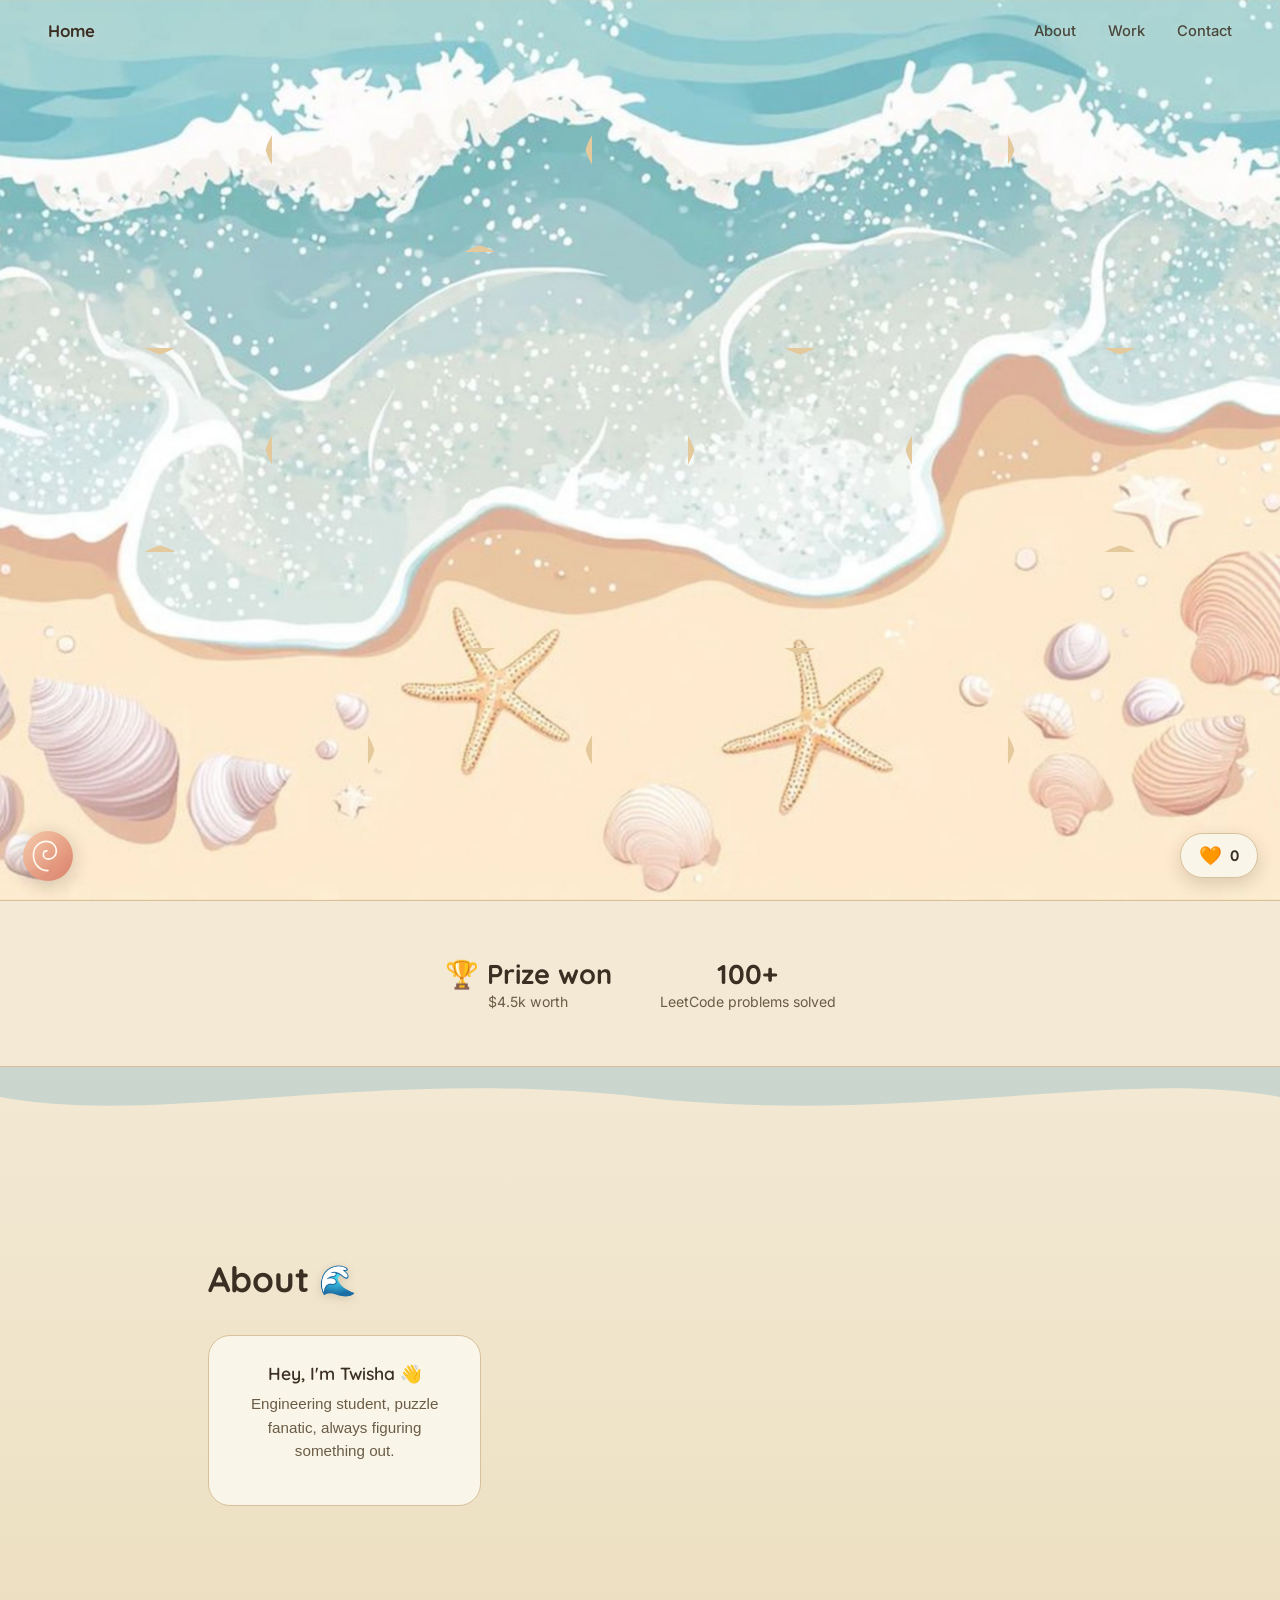
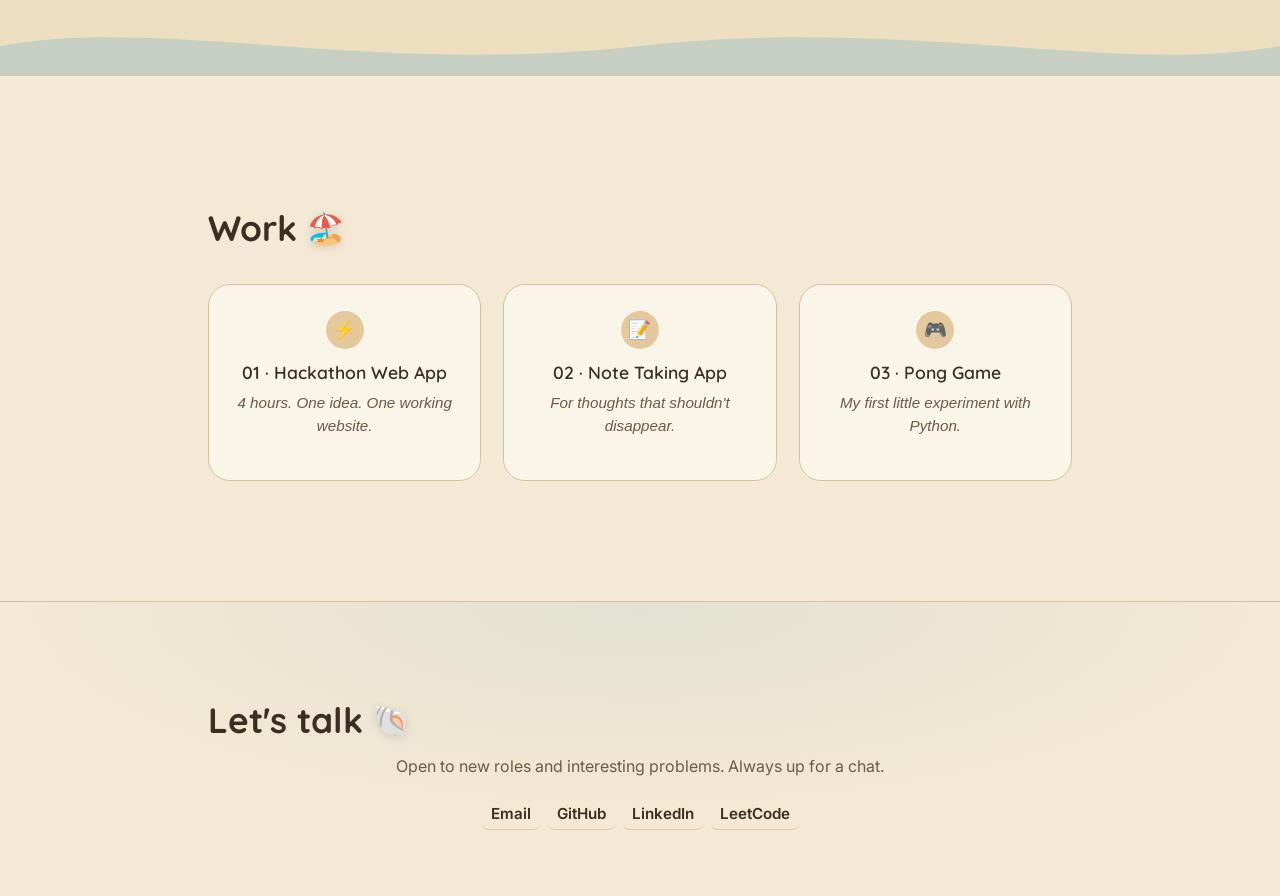
==== index.html @ 7af0b1d7 "Add files via upload" ====
<!DOCTYPE html>
<html lang="en">
<head>
<meta charset="UTF-8">
<meta name="viewport" content="width=device-width, initial-scale=1.0">
<title>Twisha Mehta — Software Engineer</title>
<link rel="preconnect" href="https://fonts.googleapis.com">
<link rel="preconnect" href="https://fonts.gstatic.com" crossorigin>
<link href="https://fonts.googleapis.com/css2?family=Quicksand:wght@500;600;700&family=Inter:wght@400;500;600&display=swap" rel="stylesheet">
<link rel="stylesheet" href="css/style.css">
</head>
<body>

<div id="top"></div>
<header class="nav" id="siteNav">
  <a class="name" href="#top">Home</a>
  <nav>
    <a href="#about">About</a>
    <a href="#work">Work</a>
    <a href="#contact">Contact</a>
  </nav>
</header>

<div id="stage">
  <div class="hero-copy" id="heroCopy">
    <p class="greeting">Hey there, I'm Twisha.</p>
    <p class="role">I'm an engineer. I like taking things apart to understand how they fit back together, this page included.</p>
    <a class="cta" href="#about">Keep scrolling ↓</a>
  </div>
</div>

<main>
  <section class="stats">
    <div class="wrap">
      <div class="stat">
        <div class="num">🏆 Prize won</div>
        <div class="label">$4.5k worth</div>
      </div>
      <div class="stat">
        <a href="https://leetcode.com/u/Ctrl_Alt_Twisha/" target="_blank" rel="noopener">
          <div class="num">100+</div>
          <div class="label">LeetCode problems solved</div>
        </a>
      </div>
    </div>
  </section>

  <section id="about">
    <div class="wave-top" aria-hidden="true">
      <svg viewBox="0 0 1200 60" preserveAspectRatio="none"><path d="M0,30 C150,60 350,0 600,30 C850,60 1050,0 1200,30 L1200,0 L0,0 Z"></path></svg>
    </div>
    <div class="wrap">
      <h2>About <span class="h2-deco">🌊</span></h2>
      <div class="cards">
        <button class="card open-page" type="button" data-template="tmpl-about" data-title="Hey, I'm Twisha 👋">
          <h3>Hey, I'm Twisha 👋</h3>
          <p>Engineering student, puzzle fanatic, always figuring something out.</p>
        </button>
      </div>
    </div>
    <div class="wave-bottom" aria-hidden="true">
      <svg viewBox="0 0 1200 60" preserveAspectRatio="none"><path d="M0,30 C150,0 350,60 600,30 C850,0 1050,60 1200,30 L1200,60 L0,60 Z"></path></svg>
    </div>
  </section>

  <section id="work">
    <div class="wrap">
      <h2>Work <span class="h2-deco">🏖️</span></h2>
      <div class="cards">
        <button class="card project-card open-page" type="button" data-template="tmpl-project1" data-title="01 · Hackathon Web App">
          <span class="card-icon">⚡</span>
          <h3>01 · Hackathon Web App</h3>
          <p><em>4 hours. One idea. One working website.</em></p>
        </button>
        <button class="card project-card open-page" type="button" data-template="tmpl-project2" data-title="02 · Note Taking App">
          <span class="card-icon">📝</span>
          <h3>02 · Note Taking App</h3>
          <p><em>For thoughts that shouldn't disappear.</em></p>
        </button>
        <button class="card project-card open-page" type="button" data-template="tmpl-project3" data-title="03 · Pong Game">
          <span class="card-icon">🎮</span>
          <h3>03 · Pong Game</h3>
          <p><em>My first little experiment with Python.</em></p>
        </button>
      </div>
    </div>
  </section>

  <footer id="contact">
    <div class="wrap">
      <h2>Let's talk <span class="h2-deco">🐚</span></h2>
      <p>Open to new roles and interesting problems. Always up for a chat.</p>
      <div class="links">
        <span class="email-wrap">
          <a href="mailto:twishawork234@gmail.com" class="copy-email openable" id="emailLink" data-modal-title="Say hi" data-modal-body="Open to new roles and interesting problems, always up for a chat. Click below to email me, or the address is copied to your clipboard too." data-modal-email="true">Email</a>
          <span class="copy-flag" id="copyFlag">Copied!</span>
        </span>
        <a href="https://github.com/Ctrl-Alt-Twisha" target="_blank" rel="noopener">GitHub</a>
        <a href="https://www.linkedin.com/in/twisha-t-mehta/" target="_blank" rel="noopener">LinkedIn</a>
        <a href="https://leetcode.com/u/Ctrl_Alt_Twisha/" target="_blank" rel="noopener">LeetCode</a>
      </div>
    </div>
  </footer>
</main>

<!-- Full "page" opened by any .openable card, Email, or About -->
<div class="modal-overlay" id="modalOverlay">
  <div class="modal">
    <button class="modal-back" id="modalClose" type="button">← Back</button>
    <h3 id="modalTitle"></h3>
    <div id="modalBody"></div>
    <a class="modal-email" id="modalEmailLink" href="mailto:twishawork234@gmail.com" style="display:none;">twishawork234@gmail.com →</a>
  </div>
</div>

<!-- Real About content, kept out of the flow until opened -->
<template id="tmpl-about">
  <p>I'm an engineering student who loves <strong>AI</strong>, <strong>coding</strong>, and <strong>designing</strong>, and solving problems that make me think differently.</p>
  <p>Right now, I'm exploring <em>UI/UX</em> and <em>web development</em>, learning how to turn ideas into webpages that aren't just functional, but actually feel good to use. I love experimenting with different ideas, designs, and technologies. If there's something new to try, I'm probably going to try it.</p>
  <p>I'm also the kind of person who enjoys a challenge. My friends would describe me as <strong><em>empathetic</em></strong>, <strong><em>fearless</em></strong>, and a <strong><em>challenge taker</em></strong>. When something gets difficult, my first thought is usually, "Okay, how do I solve this?" I like figuring things out, researching, trying again, and not giving up until I understand what went wrong.</p>
  <p>When I'm away from my screen, you'll probably find me with a puzzle or a book. I'm a huge <em>puzzle fanatic</em>, I love the feeling of connecting little pieces until everything finally clicks. Reading is another thing I genuinely love, and getting lost in a good book is one of my favourite ways to spend time.</p>
  <p>I'm still exploring where technology will take me, but for now, I'm enjoying the journey of learning, designing, experimenting, solving, and building things along the way.</p>
  <p class="signoff"><strong><em>Curious by nature. Fearless by choice. Always figuring things out.</em></strong></p>
  <div class="modal-tail" aria-hidden="true">
    <div class="tail-wave">
      <svg viewBox="0 0 1200 60" preserveAspectRatio="none"><path d="M0,30 C150,60 350,0 600,30 C850,60 1050,0 1200,30 L1200,60 L0,60 Z"></path></svg>
    </div>
    <span class="tail-shell">🐚</span>
  </div>
</template>

<!-- Project pages -->
<template id="tmpl-project1">
  <p class="tagline"><em>4 hours. One idea. One working website.</em></p>
  <p>What started as a hackathon challenge turned into a fully functional web application that I built in just 4 hours with the help of AI. I took the idea from a blank page to a deployed website, figuring things out as I went and making decisions along the way.</p>
  <p>I really enjoyed the fast paced part of it. There wasn't much time to overthink, so I had to build, test, change, and keep moving.</p>
  <div class="built-with">
    <span class="built-label">Built with</span>
    <div class="skills"><span>Web Development</span><span>AI</span><span>Deployment</span></div>
  </div>
  <p class="project-badge">⚡ 4-hour build</p>
  <a class="project-live-link" href="https://abtalks-redesign-i93wy2sfe-purple-minion.vercel.app" target="_blank" rel="noopener">View the live project →</a>
  <div class="modal-tail" aria-hidden="true">
    <div class="tail-wave">
      <svg viewBox="0 0 1200 60" preserveAspectRatio="none"><path d="M0,30 C150,60 350,0 600,30 C850,60 1050,0 1200,30 L1200,60 L0,60 Z"></path></svg>
    </div>
    <span class="tail-shell">🐚</span>
  </div>
</template>
<template id="tmpl-project2">
  <p class="tagline"><em>For thoughts that shouldn't disappear.</em></p>
  <p>A simple note taking web app I built to make saving quick thoughts easy. It lets you add, edit, and delete notes, with everything stored locally so your notes stay even after you leave the page.</p>
  <p>This was one of my projects where I got to play around with HTML, CSS, JavaScript, and interface design, while keeping the experience simple and useful.</p>
  <div class="built-with">
    <span class="built-label">Built with</span>
    <div class="skills"><span>HTML</span><span>CSS</span><span>JavaScript</span><span>Local Storage</span></div>
  </div>
  <p class="project-badge">📝 simple idea, useful little app</p>
  <div class="modal-tail" aria-hidden="true">
    <div class="tail-wave">
      <svg viewBox="0 0 1200 60" preserveAspectRatio="none"><path d="M0,30 C150,60 350,0 600,30 C850,60 1050,0 1200,30 L1200,60 L0,60 Z"></path></svg>
    </div>
    <span class="tail-shell">🐚</span>
  </div>
</template>
<template id="tmpl-project3">
  <p class="tagline"><em>My first little experiment with Python.</em></p>
  <p>Pong was one of those projects that felt like the perfect place to start experimenting. It's a simple game, but building it myself meant figuring out movement, collision detection, controls, and scoring, and watching the pieces come together.</p>
  <p>It was an easy first project, but it made programming feel a lot more interactive. Sometimes you just need to build something small to get started.</p>
  <div class="built-with">
    <span class="built-label">Built with</span>
    <div class="skills"><span>Python</span><span>Game Logic</span><span>Collision Detection</span></div>
  </div>
  <p class="project-badge">🎮 first experiment, many more to come</p>
  <div class="modal-tail" aria-hidden="true">
    <div class="tail-wave">
      <svg viewBox="0 0 1200 60" preserveAspectRatio="none"><path d="M0,30 C150,60 350,0 600,30 C850,60 1050,0 1200,30 L1200,60 L0,60 Z"></path></svg>
    </div>
    <span class="tail-shell">🐚</span>
  </div>
</template>

<!-- Likes counter -->
<button class="likes" id="likesBtn" type="button" aria-label="Like this page">
  <span class="likes-heart">🧡</span>
  <span class="likes-count" id="likesCount">0</span>
</button>

<!-- Decorative beach touch: circular seashell badge -->
<div class="shell-deco" aria-hidden="true">
  <svg viewBox="0 0 100 100" xmlns="http://www.w3.org/2000/svg">
    <circle cx="50" cy="50" r="48" fill="url(#shellGrad)"/>
    <path d="M50 78 C33 78 22 65 22 48 C22 33 33 22 47 22 C58 22 66 30 66 41 C66 50 59 56 51 56 C45 56 41 52 41 47 C41 43 44 40 48 40" fill="none" stroke="#fffaf0" stroke-width="3.2" stroke-linecap="round"/>
    <defs>
      <linearGradient id="shellGrad" x1="0" y1="0" x2="1" y2="1">
        <stop offset="0%" stop-color="#f6c9a8"/>
        <stop offset="100%" stop-color="#d97a63"/>
      </linearGradient>
    </defs>
  </svg>
</div>

<script src="js/puzzle.js"></script>
<script src="js/nav.js"></script>
<script src="js/interactions.js"></script>
</body>
</html>
---- css/style.css ----
:root{
  color-scheme: light;
  --sea:#7fb3c4;
  --sea-deep:#4f92a8;
  --sand:#f3e9d4;
  --sand-deep:#e3c99b;
  --sand-line:#d8c19a;
  --ink:#3a2f22;
  --ink-soft:#6b5c46;
  --coral:#d97a63;
  --paper:#faf5e9;
}
/* Keep the beach palette even if a viewer's OS/browser is set to dark mode —
   this page is designed as one light, sunny theme and should never flip to
   a mismatched dark scheme that leaves text unreadable. */
@media (prefers-color-scheme: dark){
  :root:not([data-theme="light"]){
    --sea:#7fb3c4; --sea-deep:#4f92a8; --sand:#f3e9d4; --sand-deep:#e3c99b;
    --sand-line:#d8c19a; --ink:#3a2f22; --ink-soft:#6b5c46; --coral:#d97a63; --paper:#faf5e9;
  }
}
:root[data-theme="dark"]{
  --sea:#7fb3c4; --sea-deep:#4f92a8; --sand:#f3e9d4; --sand-deep:#e3c99b;
  --sand-line:#d8c19a; --ink:#3a2f22; --ink-soft:#6b5c46; --coral:#d97a63; --paper:#faf5e9;
}
*{ box-sizing:border-box; }
html{ scroll-behavior:smooth; }
html,body{
  margin:0; padding:0; width:100%;
  background:var(--sand);
  font-family:'Inter',sans-serif;
  color:var(--ink);
}
img{ max-width:100%; display:block; }

/* ---------- Nav ---------- */
header.nav{
  position:fixed;
  top:0; left:0; right:0;
  z-index:50;
  display:flex;
  align-items:center;
  justify-content:space-between;
  padding:20px clamp(20px, 5vw, 48px);
  background:rgba(250,245,233,0.0);
  transition:background 0.4s ease, box-shadow 0.4s ease;
}
header.nav.scrolled,
header.nav.solid{
  background:rgba(250,245,233,0.9);
  backdrop-filter:blur(8px);
  box-shadow:0 1px 0 var(--sand-line);
}
header.nav .name{
  font-family:'Quicksand',sans-serif;
  font-weight:700;
  font-size:1.05rem;
  color:var(--ink);
  text-decoration:none;
  text-shadow:0 2px 10px rgba(250,245,233,0.45);
}
header.nav nav{
  display:flex;
  gap:clamp(16px, 3vw, 32px);
}
header.nav nav a{
  font-family:'Inter',sans-serif;
  font-weight:500;
  font-size:0.92rem;
  color:var(--ink);
  text-decoration:none;
  opacity:0.85;
  text-shadow:0 2px 10px rgba(250,245,233,0.45);
  transition:opacity 0.2s ease;
}
header.nav nav a:hover{ opacity:1; }
header.nav nav a.active{ opacity:1; border-bottom:2px solid var(--ink); padding-bottom:2px; }
header.nav nav button.nav-link{
  font-family:'Inter',sans-serif;
  font-weight:500;
  font-size:0.92rem;
  color:var(--ink);
  background:none;
  border:none;
  padding:0;
  cursor:pointer;
  opacity:0.85;
  text-shadow:0 2px 10px rgba(250,245,233,0.45);
  transition:opacity 0.2s ease;
}
header.nav nav button.nav-link:hover{ opacity:1; }

/* ---------- Puzzle hero ---------- */
#stage{
  position:relative;
  width:100%;
  height:100svh;
  overflow:hidden;
  background:var(--sand-deep);
}
.piece{
  position:absolute;
  background-repeat:no-repeat;
  will-change:transform;
  filter:drop-shadow(0 10px 14px rgba(40,28,10,0.35));
  transition:
    transform 1.15s cubic-bezier(.32,1.15,.4,1),
    filter 1s ease;
}
#stage.assembled .piece{
  transform:translate(0,0) rotate(0deg) !important;
  filter:drop-shadow(0 0 0 rgba(0,0,0,0));
}
.hero-copy{
  position:absolute;
  inset:0;
  /* Higher than every .piece (they go up to ~11) — without this the
     assembled puzzle tiles paint over the greeting text and it's
     invisible even though it's technically "there". */
  z-index:100;
  display:flex;
  flex-direction:column;
  align-items:center;
  justify-content:center;
  text-align:center;
  pointer-events:none;
  opacity:0;
  transform:translateY(14px);
  transition:opacity 1.1s ease, transform 1.1s ease;
  padding:0 24px;
}
.hero-copy.show{ opacity:1; transform:translateY(0); }
.hero-copy .greeting{
  font-family:'Quicksand',sans-serif;
  font-weight:700;
  font-size:clamp(2.1rem, 6vw, 4.2rem);
  color:var(--ink);
  margin:0 0 10px 0;
  text-shadow:0 2px 22px rgba(250,245,233,0.65), 0 2px 6px rgba(250,245,233,0.6);
}
.hero-copy .role{
  font-family:'Inter',sans-serif;
  font-weight:500;
  font-size:clamp(1rem, 2.4vw, 1.35rem);
  color:var(--ink-soft);
  margin:0 0 26px 0;
  max-width:40ch;
  text-shadow:0 2px 18px rgba(250,245,233,0.6);
}
.hero-copy .cta{
  /* This is the one clickable thing in .hero-copy — the box around it stays
     pointer-events:none (it overlaps the fixed nav) so only the button
     itself, not the invisible space around the text, can catch a click. */
  pointer-events:auto;
  font-family:'Inter',sans-serif;
  font-weight:600;
  font-size:0.98rem;
  color:var(--ink);
  text-decoration:none;
  background:rgba(250,245,233,0.72);
  padding:12px 22px;
  border-radius:999px;
  border:1px solid rgba(58,47,34,0.18);
  backdrop-filter:blur(4px);
  transition:transform 0.2s ease, background 0.2s ease;
}
.hero-copy .cta:hover{ transform:translateY(-2px); background:rgba(250,245,233,0.92); }

/* ---------- Sections below the fold ---------- */
main{ background:var(--sand); }
.wrap{
  max-width:960px;
  margin:0 auto;
  padding:0 clamp(20px, 5vw, 48px);
}

.page-hero{
  padding:150px 0 40px 0;
}
.page-hero h1{
  font-family:'Quicksand',sans-serif;
  font-weight:700;
  font-size:clamp(2rem, 5vw, 3rem);
  margin:0 0 10px 0;
}
.page-hero p.lede{
  font-size:1.1rem;
  color:var(--ink-soft);
  max-width:60ch;
  line-height:1.6;
}

.stats{
  padding:56px 0;
  border-bottom:1px solid var(--sand-line);
  border-top:1px solid var(--sand-line);
}
.stats .wrap{
  display:flex;
  flex-wrap:wrap;
  gap:28px 48px;
  justify-content:center;
}
.stat{ text-align:center; }
.stat a{ text-decoration:none; color:inherit; }
.stat .num{
  font-family:'Quicksand',sans-serif;
  font-weight:700;
  font-size:1.7rem;
  color:var(--ink);
  display:inline-flex;
  align-items:center;
  gap:6px;
}
.stat .label{
  font-size:0.88rem;
  color:var(--ink-soft);
  margin-top:2px;
}

section{ padding:88px 0; scroll-margin-top:34px; }
/* Extra breathing room right after the puzzle, and again before Work,
   so About doesn't feel like it starts the instant you stop scrolling. */
#about{
  position:relative;
  padding:190px 0 170px 0;
  background:linear-gradient(180deg, var(--sand) 0%, #ecdfc0 100%);
  overflow:hidden;
}
/* A bit more room to scroll through, and a small gap so jumping here
   from the nav doesn't land flush against the header. */
#work{
  padding:130px 0 120px 0;
  scroll-margin-top:44px;
}
/* Beachy wave dividers that frame the About section top/bottom */
.wave-top, .wave-bottom{
  position:absolute; left:0; right:0; width:100%; height:60px; line-height:0;
}
.wave-top{ top:0; }
.wave-bottom{ bottom:0; }
.wave-top svg, .wave-bottom svg{ width:100%; height:60px; display:block; }
.wave-top path{ fill:var(--sea); opacity:0.35; }
.wave-bottom path{ fill:var(--sea); opacity:0.35; }
h2{
  font-family:'Quicksand',sans-serif;
  font-weight:700;
  font-size:clamp(1.6rem, 3.2vw, 2.2rem);
  margin:0 0 34px 0;
  color:var(--ink);
  display:flex;
  align-items:center;
  gap:10px;
}
.h2-deco{ font-size:0.85em; filter:drop-shadow(0 2px 4px rgba(40,28,10,0.15)); }

.cards{
  display:grid;
  grid-template-columns:repeat(3, 1fr);
  gap:22px;
  margin-top:8px;
}
.card{
  background:var(--paper);
  border:1px solid var(--sand-line);
  border-radius:22px;
  padding:26px;
}
.card h3{
  font-family:'Quicksand',sans-serif;
  font-weight:600;
  font-size:1.1rem;
  margin:0 0 8px 0;
  color:var(--ink);
}
.card p, .card p em{
  font-size:0.95rem;
  line-height:1.55;
  color:var(--ink-soft) !important;
  margin:0 0 16px 0;
}
.card-icon{
  display:inline-flex;
  align-items:center;
  justify-content:center;
  width:38px; height:38px;
  border-radius:50%;
  background:var(--sand-deep);
  font-size:1.15rem;
  margin-bottom:12px;
}
.card a{
  font-size:0.9rem;
  font-weight:600;
  color:var(--ink);
  text-decoration:none;
  border-bottom:1px solid var(--sand-deep);
  padding-bottom:1px;
}

/* Cards that are buttons (clickable / openable) */
button.card.openable{
  display:block;
  width:100%;
  text-align:left;
  font-family:inherit;
  cursor:pointer;
  transition:background 0.18s ease, border-color 0.18s ease, transform 0.18s ease;
}
button.card.openable:hover{
  background:var(--sand-deep);
  border-color:var(--ink-soft);
  transform:translateY(-2px);
}
button.card.openable:active{ transform:translateY(0); }
button.card.openable .card-link{
  font-size:0.9rem;
  font-weight:600;
  color:var(--ink);
}

/* Project cards: a little extra "cool clickable" polish — lift + shadow +
   a sliding arrow, so it's obvious these open into something. */
.project-card{ position:relative; overflow:hidden; }
.project-card:hover{
  box-shadow:0 14px 28px rgba(79,146,168,0.22);
  border-color:var(--sea);
}
.project-card:hover .card-icon{ background:var(--sea); transform:scale(1.08); }
.project-card .card-icon{ transition:background 0.2s ease, transform 0.2s ease; }
.project-card .card-link{ display:inline-flex; align-items:center; gap:4px; }
.project-card .arrow{ display:inline-block; transition:transform 0.2s ease; }
.project-card:hover .arrow{ transform:translateX(4px); }

/* ---------- Page overlay (opened by any .openable card, or Email) ---------- */
.modal-overlay{
  position:fixed;
  inset:0;
  background:var(--sand);
  z-index:40; /* under the header (50) so nav stays clickable while a page is open */
  display:flex;
  justify-content:center;
  opacity:0;
  pointer-events:none;
  transition:opacity 0.25s ease;
  overflow-y:auto;
}
.modal-overlay.show{ opacity:1; pointer-events:auto; }
.modal{
  width:100%;
  max-width:720px;
  padding:170px clamp(20px, 5vw, 48px) 45vh;
  position:relative;
  min-height:100vh;
}
.modal-back{
  display:inline-flex;
  align-items:center;
  gap:6px;
  background:none;
  border:none;
  font-family:'Inter',sans-serif;
  font-weight:600;
  font-size:0.92rem;
  color:var(--ink-soft);
  cursor:pointer;
  padding:0;
  margin-bottom:28px;
  transition:color 0.15s ease;
}
.modal-back:hover{ color:var(--ink); }
.modal h3{
  font-family:'Quicksand',sans-serif;
  font-weight:700;
  font-size:clamp(1.6rem, 4vw, 2.2rem);
  margin:0 0 16px 0;
  color:var(--ink);
}
.modal p{
  font-size:1.05rem;
  line-height:1.7;
  color:var(--ink-soft);
  margin:0 0 20px 0;
  max-width:60ch;
}
.modal p:last-child{ margin-bottom:0; }
.modal #modalBody{
  font-size:1.05rem;
  line-height:1.7;
  color:var(--ink-soft);
  max-width:60ch;
}
.modal .signoff{
  color:var(--ink);
  margin-top:28px;
}
.modal .tagline{
  font-size:1.2rem;
  color:var(--ink);
  margin-bottom:22px !important;
}
.modal .built-with{ margin-top:26px; }
.modal .built-label{
  display:block;
  font-family:'Inter',sans-serif;
  font-weight:600;
  font-size:0.8rem;
  text-transform:uppercase;
  letter-spacing:0.06em;
  color:var(--ink-soft);
  margin-bottom:10px;
}
.modal .project-badge{
  display:inline-block;
  margin-top:26px;
  font-family:'Menlo','Consolas',monospace;
  font-size:0.85rem;
  background:var(--sand-deep);
  color:var(--ink);
  padding:7px 16px;
  border-radius:10px;
}
.modal .project-live-link{
  display:inline-block;
  margin-top:18px;
  margin-left:10px;
  font-family:'Inter',sans-serif;
  font-weight:600;
  font-size:0.9rem;
  color:var(--ink);
  text-decoration:none;
  border-bottom:1px solid var(--sea-deep);
  padding-bottom:2px;
  transition:color 0.15s ease, border-color 0.15s ease;
}
.modal .project-live-link:hover{ color:var(--sea-deep); }
/* Beachy tail after the last paragraph of a page — gives the scroll
   somewhere gentle to land instead of stopping dead on the last sentence. */
.modal-tail{
  margin-top:50px;
  opacity:0.85;
}
.modal-tail .tail-wave{ width:100%; max-width:220px; }
.modal-tail .tail-wave svg{ width:100%; display:block; }
.modal-tail .tail-wave path{ fill:var(--sea); opacity:0.4; }
.modal-tail .tail-shell{
  display:inline-block;
  margin-top:14px;
  font-size:1.4rem;
  transform:rotate(-6deg);
}
.modal .modal-email{
  display:inline-block;
  margin-top:22px;
  font-family:'Quicksand',sans-serif;
  font-weight:700;
  font-size:1.15rem;
  color:var(--ink);
  text-decoration:none;
  border-bottom:2px solid var(--sand-deep);
  padding-bottom:2px;
}

/* ---------- Likes counter ---------- */
.likes{
  position:fixed;
  right:22px;
  bottom:22px;
  z-index:60;
  display:flex;
  align-items:center;
  gap:8px;
  background:var(--paper);
  border:1px solid var(--sand-line);
  border-radius:999px;
  padding:10px 18px;
  cursor:pointer;
  box-shadow:0 6px 18px rgba(40,28,10,0.16);
  transition:transform 0.15s ease, background 0.15s ease;
  font-family:'Inter',sans-serif;
}
.likes:hover{ transform:translateY(-2px); background:var(--sand-deep); }
.likes:active{ transform:translateY(0) scale(0.96); }
.likes-heart{ font-size:1.15rem; transition:transform 0.25s ease; }
.likes.bump .likes-heart{ transform:scale(1.35); }
.likes-count{
  font-family:'Quicksand',sans-serif;
  font-weight:700;
  font-size:0.95rem;
  color:var(--ink);
}

/* ---------- Decorative shell (beach vibe, opposite corner from likes) ---------- */
.shell-deco{
  position:fixed;
  left:22px;
  bottom:18px;
  z-index:45; /* above the page overlay so it shows on every "page" too */
  width:52px;
  height:52px;
  opacity:0.95;
  pointer-events:none;
  filter:drop-shadow(0 4px 10px rgba(40,28,10,0.22));
  animation:shell-bob 4.5s ease-in-out infinite;
}
.shell-deco svg{ width:100%; height:100%; display:block; }
@keyframes shell-bob{
  0%, 100%{ transform:translateY(0) rotate(-4deg); }
  50%{ transform:translateY(-6px) rotate(4deg); }
}
@media (prefers-reduced-motion: reduce){
  .shell-deco{ animation:none; }
}

/* ---------- Copy-email flag ---------- */
.email-wrap{ position:relative; display:inline-flex; }
.copy-flag{
  position:absolute;
  left:50%;
  top:100%;
  transform:translateX(-50%);
  margin-top:8px;
  white-space:nowrap;
  font-size:0.8rem;
  font-weight:600;
  color:var(--coral);
  opacity:0;
  transition:opacity 0.2s ease;
  pointer-events:none;
}
.copy-flag.show{ opacity:1; }

#story p, .prose p{
  font-size:1.05rem;
  line-height:1.75;
  color:var(--ink-soft);
  max-width:64ch;
}

.skills{
  display:flex;
  flex-wrap:wrap;
  gap:10px;
  margin-top:10px;
}
.skills span{
  background:var(--paper);
  border:1px solid var(--sand-line);
  border-radius:999px;
  padding:7px 16px;
  font-size:0.88rem;
  color:var(--ink-soft);
}

.timeline{
  display:flex;
  flex-direction:column;
  gap:22px;
  margin-top:14px;
}
.timeline .item{
  border-left:2px solid var(--sand-deep);
  padding-left:20px;
}
.timeline .item .when{
  font-size:0.85rem;
  color:var(--ink-soft);
  margin-bottom:2px;
}
.timeline .item h3{
  font-family:'Quicksand',sans-serif;
  font-weight:600;
  font-size:1.05rem;
  margin:0 0 4px 0;
}
.timeline .item p{
  font-size:0.95rem;
  color:var(--ink-soft);
  margin:0;
  line-height:1.55;
}

footer#contact{
  position:relative;
  padding:96px 0 72px 0;
  text-align:center;
  border-top:1px solid var(--sand-line);
  background:radial-gradient(ellipse 70% 100% at 50% 0%, rgba(127,179,196,0.14), transparent 70%);
}
footer#contact h2{ margin-bottom:14px; }
footer#contact p{
  color:var(--ink-soft);
  font-size:1rem;
  margin:0 0 28px 0;
}
footer#contact .links{
  display:flex;
  gap:26px;
  justify-content:center;
  flex-wrap:wrap;
}
footer#contact .links a{
  font-weight:600;
  font-size:0.95rem;
  color:var(--ink);
  text-decoration:none;
  border-bottom:1px solid var(--sand-deep);
  padding-bottom:2px;
  border-radius:8px;
  padding:6px 10px;
  margin:-6px -10px;
  transition:background 0.18s ease, color 0.18s ease, border-color 0.18s ease;
}
footer#contact .links a:hover,
footer#contact .links a:focus-visible{
  background:var(--sand-deep);
  border-color:var(--coral);
  color:var(--ink);
}

@media (max-width: 720px){
  .cards{ grid-template-columns:1fr; }
  header.nav nav{ gap:14px; }
  header.nav nav a{ font-size:0.85rem; }
}

@media (prefers-reduced-motion: reduce){
  .piece{ transition:none !important; }
  .hero-copy{ transition:opacity .4s ease !important; transform:none !important; }
}
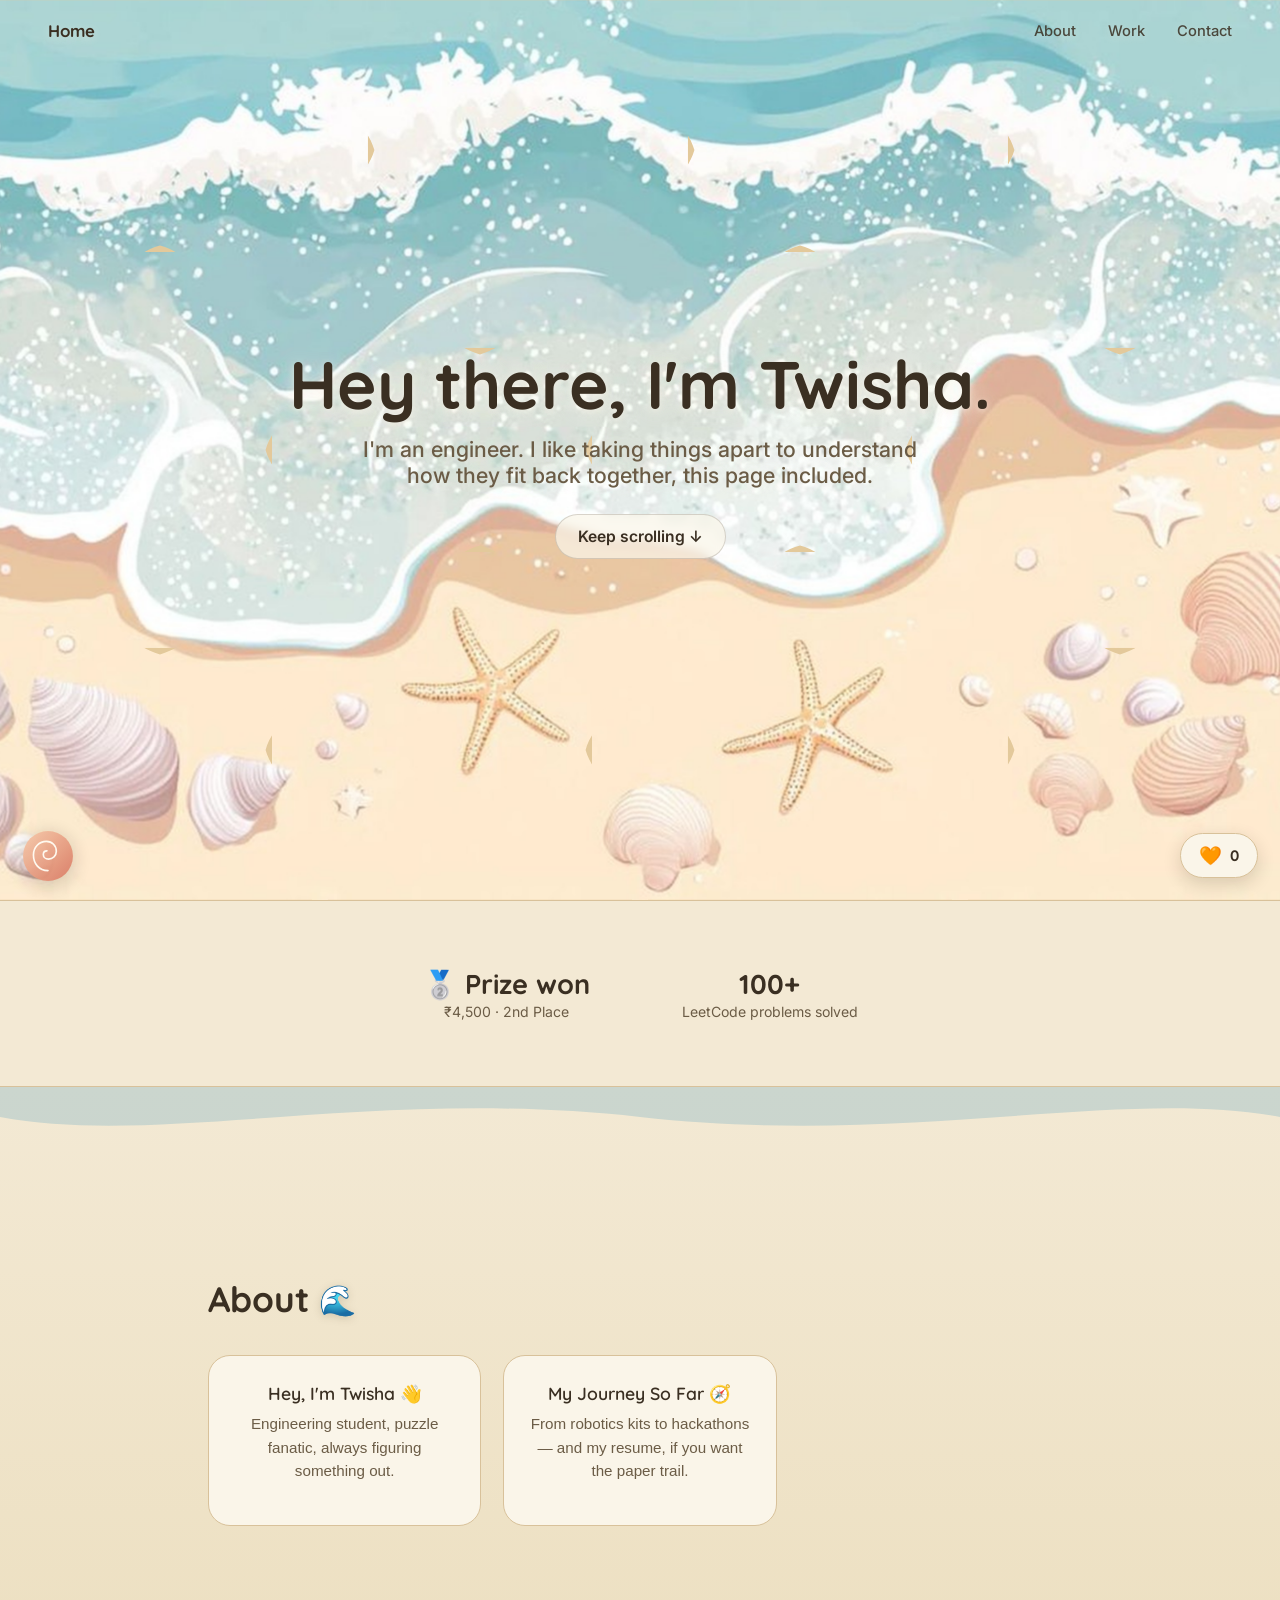
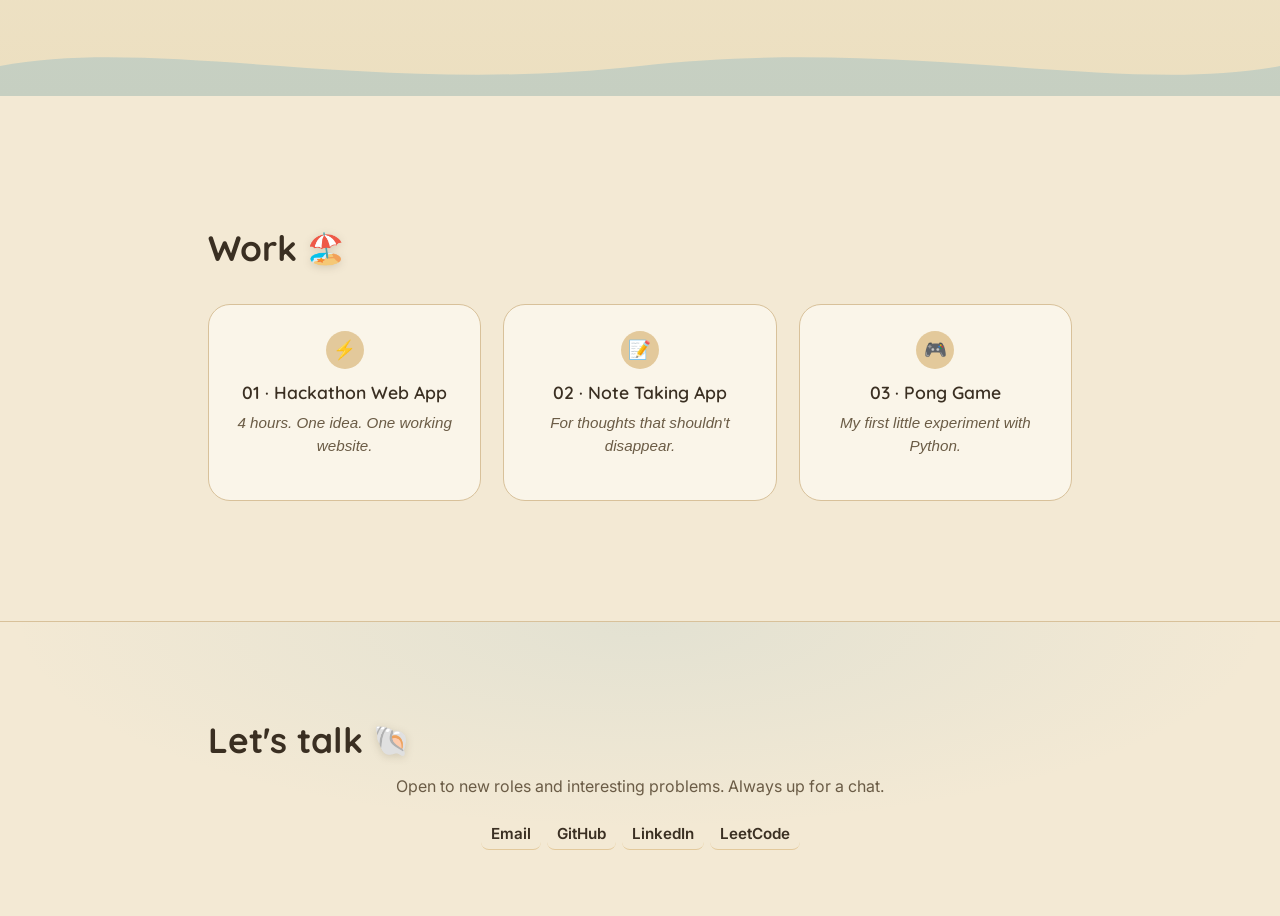
==== commit 378b44b2: "Deploy updated portfolio files" ====
--- a/index.html
+++ b/index.html
@@ -33,8 +33,10 @@
   <section class="stats">
     <div class="wrap">
       <div class="stat">
-        <div class="num">🏆 Prize won</div>
-        <div class="label">$4.5k worth</div>
+        <button class="open-page" type="button" data-template="tmpl-prize" data-title="Press Files — 2nd Place">
+          <div class="num">🥈 Prize won</div>
+          <div class="label">₹4,500 · 2nd Place</div>
+        </button>
       </div>
       <div class="stat">
         <a href="https://leetcode.com/u/Ctrl_Alt_Twisha/" target="_blank" rel="noopener">
@@ -55,6 +57,10 @@
         <button class="card open-page" type="button" data-template="tmpl-about" data-title="Hey, I'm Twisha 👋">
           <h3>Hey, I'm Twisha 👋</h3>
           <p>Engineering student, puzzle fanatic, always figuring something out.</p>
+        </button>
+        <button class="card open-page" type="button" data-template="tmpl-journey" data-title="My Journey So Far 🧭">
+          <h3>My Journey So Far 🧭</h3>
+          <p>From robotics kits to hackathons — and my resume, if you want the paper trail.</p>
         </button>
       </div>
     </div>
@@ -115,6 +121,7 @@
 
 <!-- Real About content, kept out of the flow until opened -->
 <template id="tmpl-about">
+  <p class="modal-tag">🌊 Engineering student · Puzzle fanatic</p>
   <p>I'm an engineering student who loves <strong>AI</strong>, <strong>coding</strong>, and <strong>designing</strong>, and solving problems that make me think differently.</p>
   <p>Right now, I'm exploring <em>UI/UX</em> and <em>web development</em>, learning how to turn ideas into webpages that aren't just functional, but actually feel good to use. I love experimenting with different ideas, designs, and technologies. If there's something new to try, I'm probably going to try it.</p>
   <p>I'm also the kind of person who enjoys a challenge. My friends would describe me as <strong><em>empathetic</em></strong>, <strong><em>fearless</em></strong>, and a <strong><em>challenge taker</em></strong>. When something gets difficult, my first thought is usually, "Okay, how do I solve this?" I like figuring things out, researching, trying again, and not giving up until I understand what went wrong.</p>
@@ -129,9 +136,61 @@
   </div>
 </template>
 
+<template id="tmpl-journey">
+  <p class="modal-tag">🧭 From robotics kits to hackathons</p>
+  <div class="journey-timeline">
+    <div class="journey-item">
+      <span class="journey-icon">🌱</span>
+      <div>
+        <h3>Where It Started</h3>
+        <p>Before engineering, I was a fairly studious kid who loved having something new to learn. I was Head Girl at school, enjoyed writing, and spent a lot of my free time reading. I was also drawn to robotics from an early age, which became one of my first experiences with building things.</p>
+      </div>
+    </div>
+    <div class="journey-item">
+      <span class="journey-icon">🤖</span>
+      <div>
+        <h3>Learning by Building</h3>
+        <p>I started learning robotics around 6th or 7th grade and spent the next few years building different projects. I made a basketball counter that counted successful shots, experimented with line following robots, and built a small ATM style door that could be unlocked by entering the correct code.</p>
+        <p>Those projects introduced me to something that has stayed with me ever since: the satisfaction of turning an idea into something that actually works.</p>
+      </div>
+    </div>
+    <div class="journey-item">
+      <span class="journey-icon">💻</span>
+      <div>
+        <h3>Exploring Technology</h3>
+        <p>That curiosity eventually led me to Computer Engineering and cybersecurity at DJSCE. College has given me the opportunity to explore programming, web development, competitions, hackathons, and projects that constantly push me beyond what I already know.</p>
+        <p>Everything I build pushes me outside my comfort zone. Maybe that's why I love it. There is always something new to figure out, something that doesn't work the first time, or a skill I haven't learned yet.</p>
+      </div>
+    </div>
+    <div class="journey-item">
+      <span class="journey-icon">📖</span>
+      <div>
+        <h3>Beyond Technology</h3>
+        <p>Technology is only one part of what interests me. I've always loved writing and reading, and I'm almost never too far away from a book. I also enjoy experiences that let me work with people, take on unfamiliar challenges, and explore interests outside my usual space.</p>
+      </div>
+    </div>
+    <div class="journey-item">
+      <span class="journey-icon">🚀</span>
+      <div>
+        <h3>Looking Ahead</h3>
+        <p>Two years from now, I hope this section feels a little outdated. I want to keep learning, build things that genuinely excite me, explore areas I haven't discovered yet, and become a more confident version of myself along the way.</p>
+        <p>I'm not trying to have everything figured out. I'm trying to keep growing into someone I haven't been before.</p>
+      </div>
+    </div>
+  </div>
+  <a class="resume-btn" href="assets/Twisha-Mehta-Resume.pdf" target="_blank" rel="noopener" download="Twisha-Mehta-Resume.pdf">📄 Download Resume</a>
+  <div class="modal-tail" aria-hidden="true">
+    <div class="tail-wave">
+      <svg viewBox="0 0 1200 60" preserveAspectRatio="none"><path d="M0,30 C150,60 350,0 600,30 C850,60 1050,0 1200,30 L1200,60 L0,60 Z"></path></svg>
+    </div>
+    <span class="tail-shell">🐚</span>
+  </div>
+</template>
+
 <!-- Project pages -->
 <template id="tmpl-project1">
   <p class="tagline"><em>4 hours. One idea. One working website.</em></p>
+  <p class="modal-tag">⚡ Hackathon Build · 4 Hours</p>
   <p>What started as a hackathon challenge turned into a fully functional web application that I built in just 4 hours with the help of AI. I took the idea from a blank page to a deployed website, figuring things out as I went and making decisions along the way.</p>
   <p>I really enjoyed the fast paced part of it. There wasn't much time to overthink, so I had to build, test, change, and keep moving.</p>
   <div class="built-with">
@@ -149,6 +208,7 @@
 </template>
 <template id="tmpl-project2">
   <p class="tagline"><em>For thoughts that shouldn't disappear.</em></p>
+  <p class="modal-tag">📝 Personal Project · Note Taking App</p>
   <p>A simple note taking web app I built to make saving quick thoughts easy. It lets you add, edit, and delete notes, with everything stored locally so your notes stay even after you leave the page.</p>
   <p>This was one of my projects where I got to play around with HTML, CSS, JavaScript, and interface design, while keeping the experience simple and useful.</p>
   <div class="built-with">
@@ -156,6 +216,7 @@
     <div class="skills"><span>HTML</span><span>CSS</span><span>JavaScript</span><span>Local Storage</span></div>
   </div>
   <p class="project-badge">📝 simple idea, useful little app</p>
+  <a class="project-live-link" href="https://github.com/Ctrl-Alt-Twisha/Note-Taking-App" target="_blank" rel="noopener">View on GitHub →</a>
   <div class="modal-tail" aria-hidden="true">
     <div class="tail-wave">
       <svg viewBox="0 0 1200 60" preserveAspectRatio="none"><path d="M0,30 C150,60 350,0 600,30 C850,60 1050,0 1200,30 L1200,60 L0,60 Z"></path></svg>
@@ -165,6 +226,7 @@
 </template>
 <template id="tmpl-project3">
   <p class="tagline"><em>My first little experiment with Python.</em></p>
+  <p class="modal-tag">🎮 First Experiment · Python</p>
   <p>Pong was one of those projects that felt like the perfect place to start experimenting. It's a simple game, but building it myself meant figuring out movement, collision detection, controls, and scoring, and watching the pieces come together.</p>
   <p>It was an easy first project, but it made programming feel a lot more interactive. Sometimes you just need to build something small to get started.</p>
   <div class="built-with">
@@ -172,6 +234,27 @@
     <div class="skills"><span>Python</span><span>Game Logic</span><span>Collision Detection</span></div>
   </div>
   <p class="project-badge">🎮 first experiment, many more to come</p>
+  <a class="project-live-link" href="https://github.com/Ctrl-Alt-Twisha/Ping-Pong-Game" target="_blank" rel="noopener">View on GitHub →</a>
+  <div class="modal-tail" aria-hidden="true">
+    <div class="tail-wave">
+      <svg viewBox="0 0 1200 60" preserveAspectRatio="none"><path d="M0,30 C150,60 350,0 600,30 C850,60 1050,0 1200,30 L1200,60 L0,60 Z"></path></svg>
+    </div>
+    <span class="tail-shell">🐚</span>
+  </div>
+</template>
+
+<template id="tmpl-prize">
+  <img src="assets/press-files.jpg" alt="Twisha and a fellow teammate holding their certificates and trophy at Invictus 2.0" class="prize-photo">
+  <p class="modal-tag">🥈 2nd Place · Press Files · Team of 2</p>
+  <p>A fellow teammate and I participated in Press Files, a journalism and investigation challenge focused on observation, problem solving, and deduction. We entered with limited knowledge of what to expect, knowing only that the competition would involve uncovering and connecting clues.</p>
+  <p>The challenge required us to work through puzzles, riddles, and emoji based clues under time pressure. With only the top 12 teams progressing, we initially did not expect to advance, making it a particularly rewarding moment when we qualified for the next stage.</p>
+  <p>Throughout the competition, we relied on collaborative problem solving, careful observation, and constant discussion to work through the clues. We ultimately secured 2nd Place and received a prize of up to ₹4,500.</p>
+  <p>It was a valuable experience in working under pressure, approaching unfamiliar problems, and combining different perspectives to arrive at a solution. I was especially glad to share the experience with my teammate, who made the competition even more memorable.</p>
+  <div class="built-with">
+    <span class="built-label">Highlights</span>
+    <div class="skills"><span>🥈 2nd Place</span><span>👥 Team of 2</span><span>📰 Journalism &amp; Investigation</span></div>
+  </div>
+  <p class="project-badge">🥈 With a fellow teammate — investigation, problem solving, and teamwork.</p>
   <div class="modal-tail" aria-hidden="true">
     <div class="tail-wave">
       <svg viewBox="0 0 1200 60" preserveAspectRatio="none"><path d="M0,30 C150,60 350,0 600,30 C850,60 1050,0 1200,30 L1200,60 L0,60 Z"></path></svg>
@@ -186,9 +269,9 @@
   <span class="likes-count" id="likesCount">0</span>
 </button>
 
-<!-- Decorative beach touch: circular seashell badge -->
-<div class="shell-deco" aria-hidden="true">
-  <svg viewBox="0 0 100 100" xmlns="http://www.w3.org/2000/svg">
+<!-- Decorative beach touch: circular seashell badge — click it for a joke -->
+<button class="shell-deco" id="shellBtn" type="button" aria-label="Click the shell for a joke">
+  <svg viewBox="0 0 100 100" xmlns="http://www.w3.org/2000/svg" aria-hidden="true">
     <circle cx="50" cy="50" r="48" fill="url(#shellGrad)"/>
     <path d="M50 78 C33 78 22 65 22 48 C22 33 33 22 47 22 C58 22 66 30 66 41 C66 50 59 56 51 56 C45 56 41 52 41 47 C41 43 44 40 48 40" fill="none" stroke="#fffaf0" stroke-width="3.2" stroke-linecap="round"/>
     <defs>
@@ -198,7 +281,7 @@
       </linearGradient>
     </defs>
   </svg>
-</div>
+</button>
 
 <script src="js/puzzle.js"></script>
 <script src="js/nav.js"></script>
--- a/css/style.css
+++ b/css/style.css
@@ -58,6 +58,14 @@
   color:var(--ink);
   text-decoration:none;
   text-shadow:0 2px 10px rgba(250,245,233,0.45);
+  padding:6px 10px;
+  margin:-6px -10px;
+  border-radius:999px;
+  transition:background 0.2s ease, opacity 0.2s ease;
+}
+header.nav .name:hover,
+header.nav .name:focus-visible{
+  background:rgba(127,179,196,0.22);
 }
 header.nav nav{
   display:flex;
@@ -71,9 +79,13 @@
   text-decoration:none;
   opacity:0.85;
   text-shadow:0 2px 10px rgba(250,245,233,0.45);
-  transition:opacity 0.2s ease;
-}
-header.nav nav a:hover{ opacity:1; }
+  transition:opacity 0.2s ease, background 0.2s ease;
+  padding:6px 12px;
+  margin:-6px -12px;
+  border-radius:999px;
+}
+header.nav nav a:hover,
+header.nav nav a:focus-visible{ opacity:1; background:rgba(127,179,196,0.22); }
 header.nav nav a.active{ opacity:1; border-bottom:2px solid var(--ink); padding-bottom:2px; }
 header.nav nav button.nav-link{
   font-family:'Inter',sans-serif;
@@ -82,13 +94,16 @@
   color:var(--ink);
   background:none;
   border:none;
-  padding:0;
   cursor:pointer;
   opacity:0.85;
   text-shadow:0 2px 10px rgba(250,245,233,0.45);
-  transition:opacity 0.2s ease;
-}
-header.nav nav button.nav-link:hover{ opacity:1; }
+  transition:opacity 0.2s ease, background 0.2s ease;
+  padding:6px 12px;
+  margin:-6px -12px;
+  border-radius:999px;
+}
+header.nav nav button.nav-link:hover,
+header.nav nav button.nav-link:focus-visible{ opacity:1; background:rgba(127,179,196,0.22); }
 
 /* ---------- Puzzle hero ---------- */
 #stage{
@@ -114,10 +129,12 @@
 .hero-copy{
   position:absolute;
   inset:0;
-  /* Higher than every .piece (they go up to ~11) — without this the
-     assembled puzzle tiles paint over the greeting text and it's
-     invisible even though it's technically "there". */
-  z-index:100;
+  /* Higher than every .piece (they go up to ~11) so the assembled puzzle
+     tiles don't paint over the greeting — but still LOWER than the modal
+     overlay (40), so opening any page (About, a project, the shell joke)
+     while still on the hero correctly hides this text instead of leaving
+     it floating on top of the overlay. */
+  z-index:20;
   display:flex;
   flex-direction:column;
   align-items:center;
@@ -201,8 +218,30 @@
   gap:28px 48px;
   justify-content:center;
 }
-.stat{ text-align:center; }
-.stat a{ text-decoration:none; color:inherit; }
+.stat{
+  text-align:center;
+  padding:10px 22px;
+  border-radius:16px;
+  transition:background 0.2s ease, box-shadow 0.2s ease, transform 0.2s ease;
+}
+.stat:hover{
+  background:rgba(217,122,99,0.10);
+  box-shadow:0 10px 22px rgba(217,122,99,0.22);
+  transform:translateY(-2px);
+}
+.stat a{ text-decoration:none; color:inherit; display:block; }
+.stat button.open-page{
+  display:block;
+  width:100%;
+  background:none;
+  border:none;
+  padding:0;
+  margin:0;
+  font-family:inherit;
+  color:inherit;
+  cursor:pointer;
+  text-align:inherit;
+}
 .stat .num{
   font-family:'Quicksand',sans-serif;
   font-weight:700;
@@ -233,6 +272,65 @@
   padding:130px 0 120px 0;
   scroll-margin-top:44px;
 }
+
+/* ---------- Journey So Far (modal opened from an About card) ---------- */
+.modal .journey-timeline{
+  display:flex;
+  flex-direction:column;
+  gap:16px;
+  margin:0 0 28px 0;
+}
+.modal .journey-item{
+  display:flex;
+  gap:14px;
+  align-items:flex-start;
+}
+.modal .journey-icon{
+  flex:0 0 auto;
+  display:inline-flex;
+  align-items:center;
+  justify-content:center;
+  width:38px; height:38px;
+  border-radius:50%;
+  background:var(--sand-deep);
+  font-size:1.1rem;
+  margin-top:2px;
+}
+.modal .journey-item h3{
+  font-family:'Quicksand',sans-serif;
+  font-weight:600;
+  font-size:1rem;
+  margin:0 0 4px 0;
+  color:var(--ink);
+}
+.modal .journey-item p{
+  font-size:0.92rem;
+  line-height:1.55;
+  color:var(--ink-soft);
+  margin:0 0 8px 0;
+  max-width:56ch;
+}
+.modal .journey-item p:last-child{ margin-bottom:0; }
+.resume-btn{
+  display:inline-flex;
+  align-items:center;
+  gap:8px;
+  font-family:'Quicksand',sans-serif;
+  font-weight:600;
+  font-size:0.9rem;
+  color:var(--ink);
+  background:var(--sand-deep);
+  border:1px solid var(--sand-line);
+  border-radius:999px;
+  padding:11px 22px;
+  text-decoration:none;
+  transition:background 0.2s ease, transform 0.2s ease;
+}
+.resume-btn:hover{
+  background:var(--sea);
+  color:var(--paper);
+  transform:translateY(-2px);
+}
 /* Beachy wave dividers that frame the About section top/bottom */
 .wave-top, .wave-bottom{
   position:absolute; left:0; right:0; width:100%; height:60px; line-height:0;
@@ -319,13 +417,22 @@
   color:var(--ink);
 }
 
-/* Project cards: a little extra "cool clickable" polish — lift + shadow +
-   a sliding arrow, so it's obvious these open into something. */
-.project-card{ position:relative; overflow:hidden; }
-.project-card:hover{
+/* Cards that open a full page (About + every Work project) share the same
+   hover: lift + shadow + a highlighted border, so it's obvious any of them
+   opens into something — not just the Work cards. */
+.card.open-page{
+  position:relative;
+  overflow:hidden;
+  cursor:pointer;
+  transition:box-shadow 0.2s ease, border-color 0.2s ease, transform 0.2s ease;
+}
+.card.open-page:hover{
   box-shadow:0 14px 28px rgba(79,146,168,0.22);
   border-color:var(--sea);
-}
+  transform:translateY(-2px);
+}
+.card.open-page:active{ transform:translateY(0); }
+/* Extra polish (icon pop, sliding arrow) stays specific to Work's project cards */
 .project-card:hover .card-icon{ background:var(--sea); transform:scale(1.08); }
 .project-card .card-icon{ transition:background 0.2s ease, transform 0.2s ease; }
 .project-card .card-link{ display:inline-flex; align-items:center; gap:4px; }
@@ -399,6 +506,24 @@
   color:var(--ink);
   margin-bottom:22px !important;
 }
+/* A little scrapbook-style accent: a rotated sticker/ribbon caption, similar
+   to the taped labels in the reference design — used sparingly under a
+   photo or headline in each page. */
+.modal .modal-tag{
+  display:inline-block;
+  background:var(--paper);
+  border:1px solid var(--sand-line);
+  border-left:4px solid var(--coral);
+  border-radius:6px;
+  padding:8px 16px;
+  font-family:'Quicksand',sans-serif;
+  font-weight:600;
+  font-size:0.85rem;
+  color:var(--ink);
+  transform:rotate(-1.4deg);
+  box-shadow:0 6px 14px rgba(40,28,10,0.14);
+  margin:0 0 22px 0;
+}
 .modal .built-with{ margin-top:26px; }
 .modal .built-label{
   display:block;
@@ -419,6 +544,14 @@
   color:var(--ink);
   padding:7px 16px;
   border-radius:10px;
+}
+.modal .prize-photo{
+  display:block;
+  width:100%;
+  max-width:480px;
+  border-radius:18px;
+  margin:2px 0 26px 0;
+  box-shadow:0 14px 30px rgba(40,28,10,0.2);
 }
 .modal .project-live-link{
   display:inline-block;
@@ -499,10 +632,19 @@
   width:52px;
   height:52px;
   opacity:0.95;
-  pointer-events:none;
+  cursor:pointer;
+  background:none;
+  border:none;
+  padding:0;
   filter:drop-shadow(0 4px 10px rgba(40,28,10,0.22));
   animation:shell-bob 4.5s ease-in-out infinite;
-}
+  transition:filter 0.2s ease, opacity 0.2s ease;
+}
+.shell-deco:hover, .shell-deco:focus-visible{
+  opacity:1;
+  filter:drop-shadow(0 6px 16px rgba(217,122,99,0.5));
+}
+.shell-deco:active{ opacity:0.85; }
 .shell-deco svg{ width:100%; height:100%; display:block; }
 @keyframes shell-bob{
   0%, 100%{ transform:translateY(0) rotate(-4deg); }
@@ -622,6 +764,7 @@
   .cards{ grid-template-columns:1fr; }
   header.nav nav{ gap:14px; }
   header.nav nav a{ font-size:0.85rem; }
+  .journey-item{ flex-direction:column; gap:10px; }
 }
 
 @media (prefers-reduced-motion: reduce){
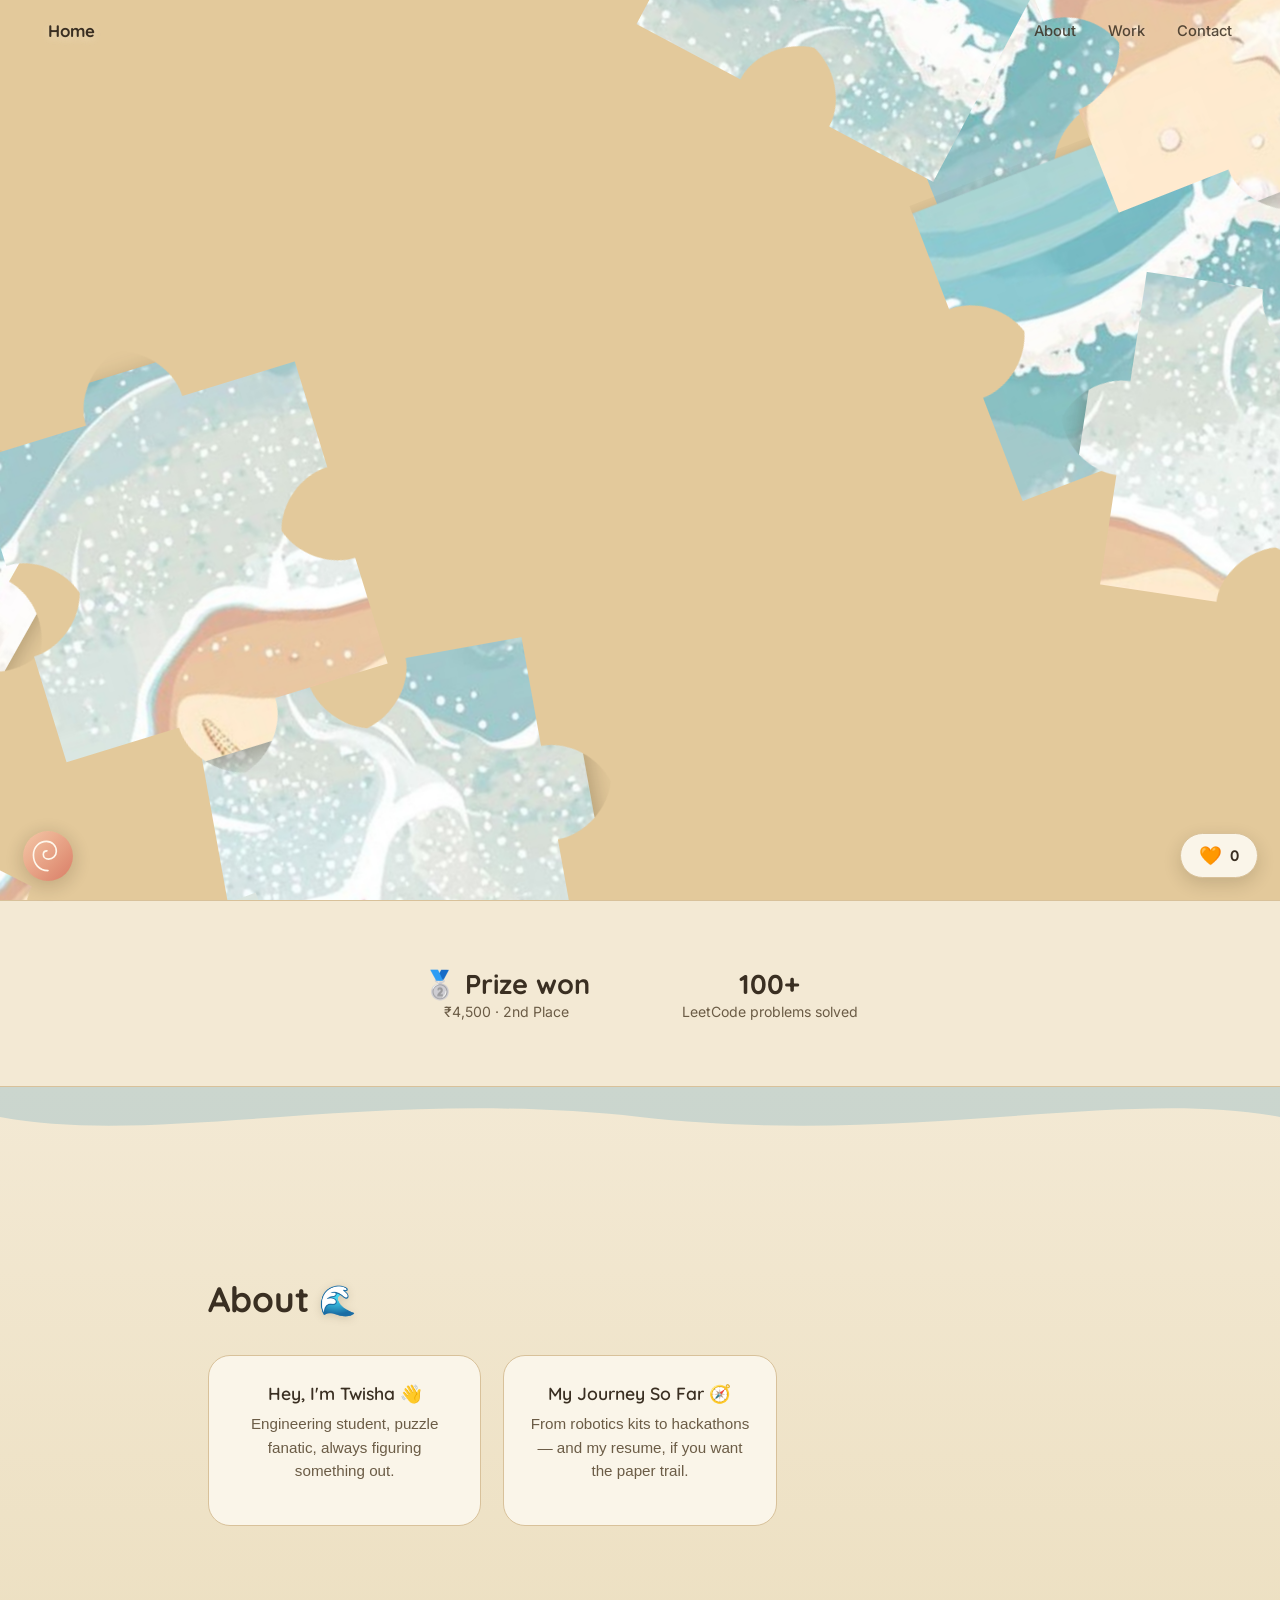
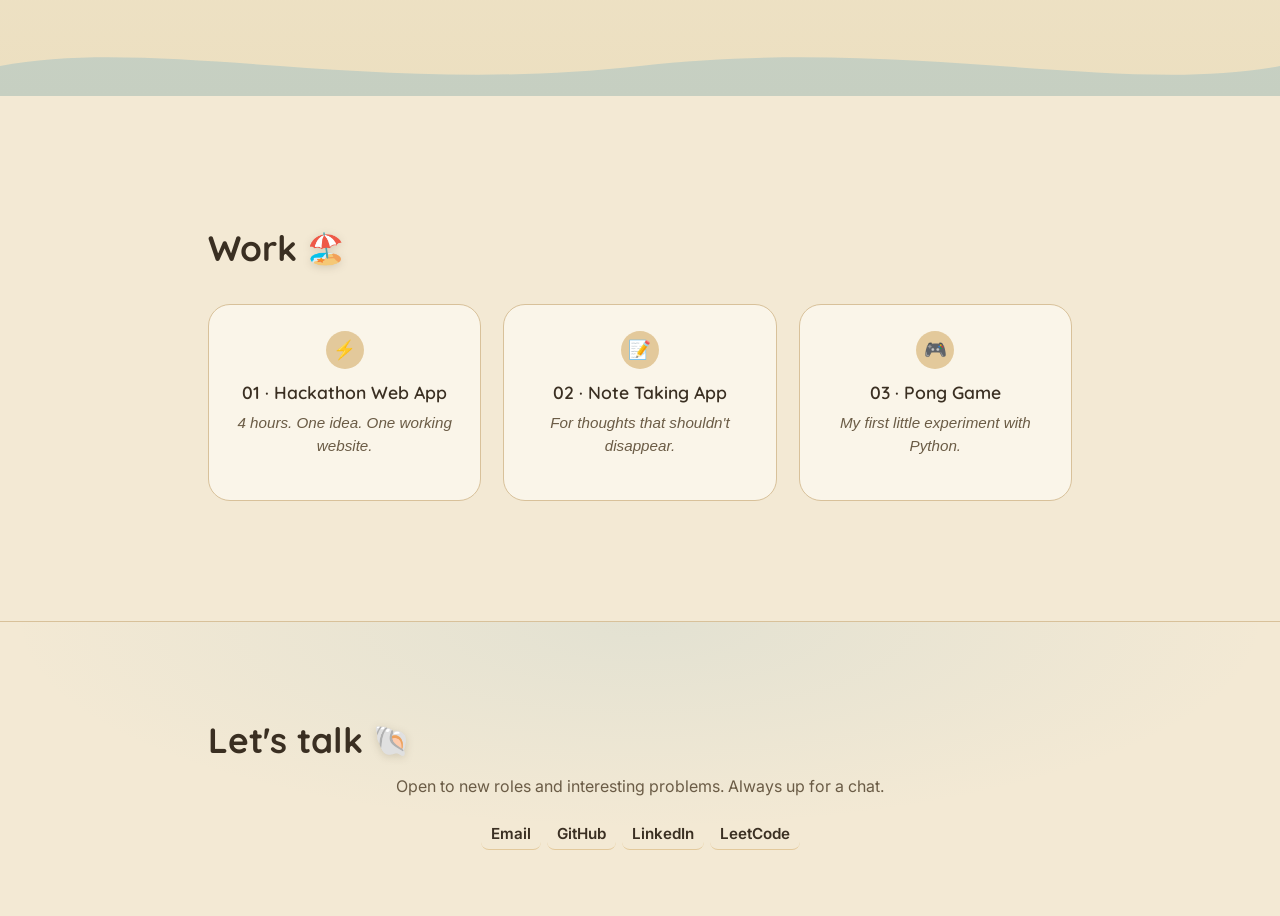
==== commit a8874012: "Clear stale like state and bust cache" ====
--- a/index.html
+++ b/index.html
@@ -283,8 +283,8 @@
   </svg>
 </button>
 
-<script src="js/puzzle.js"></script>
-<script src="js/nav.js"></script>
-<script src="js/interactions.js"></script>
+<script src="js/puzzle.js?v=20260919-1"></script>
+<script src="js/nav.js?v=20260919-1"></script>
+<script src="js/interactions.js?v=20260919-1"></script>
 </body>
 </html>
--- a/css/style.css
+++ b/css/style.css
@@ -225,9 +225,9 @@
   transition:background 0.2s ease, box-shadow 0.2s ease, transform 0.2s ease;
 }
 .stat:hover{
-  background:rgba(217,122,99,0.10);
-  box-shadow:0 10px 22px rgba(217,122,99,0.22);
-  transform:translateY(-2px);
+  background:transparent;
+  box-shadow:none;
+  transform:none;
 }
 .stat a{ text-decoration:none; color:inherit; display:block; }
 .stat button.open-page{
@@ -235,12 +235,19 @@
   width:100%;
   background:none;
   border:none;
+  appearance:none;
+  -webkit-appearance:none;
   padding:0;
   margin:0;
   font-family:inherit;
   color:inherit;
   cursor:pointer;
   text-align:inherit;
+}
+.stat button.open-page:focus-visible{
+  outline:2px solid var(--sea-deep);
+  outline-offset:6px;
+  border-radius:8px;
 }
 .stat .num{
   font-family:'Quicksand',sans-serif;
@@ -628,7 +635,7 @@
   position:fixed;
   left:22px;
   bottom:18px;
-  z-index:45; /* above the page overlay so it shows on every "page" too */
+  z-index:70; /* keep the joke control clickable above the overlay and nav */
   width:52px;
   height:52px;
   opacity:0.95;
@@ -637,22 +644,15 @@
   border:none;
   padding:0;
   filter:drop-shadow(0 4px 10px rgba(40,28,10,0.22));
-  animation:shell-bob 4.5s ease-in-out infinite;
   transition:filter 0.2s ease, opacity 0.2s ease;
 }
+.shell-deco svg{ pointer-events:none; }
 .shell-deco:hover, .shell-deco:focus-visible{
   opacity:1;
   filter:drop-shadow(0 6px 16px rgba(217,122,99,0.5));
 }
 .shell-deco:active{ opacity:0.85; }
 .shell-deco svg{ width:100%; height:100%; display:block; }
-@keyframes shell-bob{
-  0%, 100%{ transform:translateY(0) rotate(-4deg); }
-  50%{ transform:translateY(-6px) rotate(4deg); }
-}
-@media (prefers-reduced-motion: reduce){
-  .shell-deco{ animation:none; }
-}
 
 /* ---------- Copy-email flag ---------- */
 .email-wrap{ position:relative; display:inline-flex; }
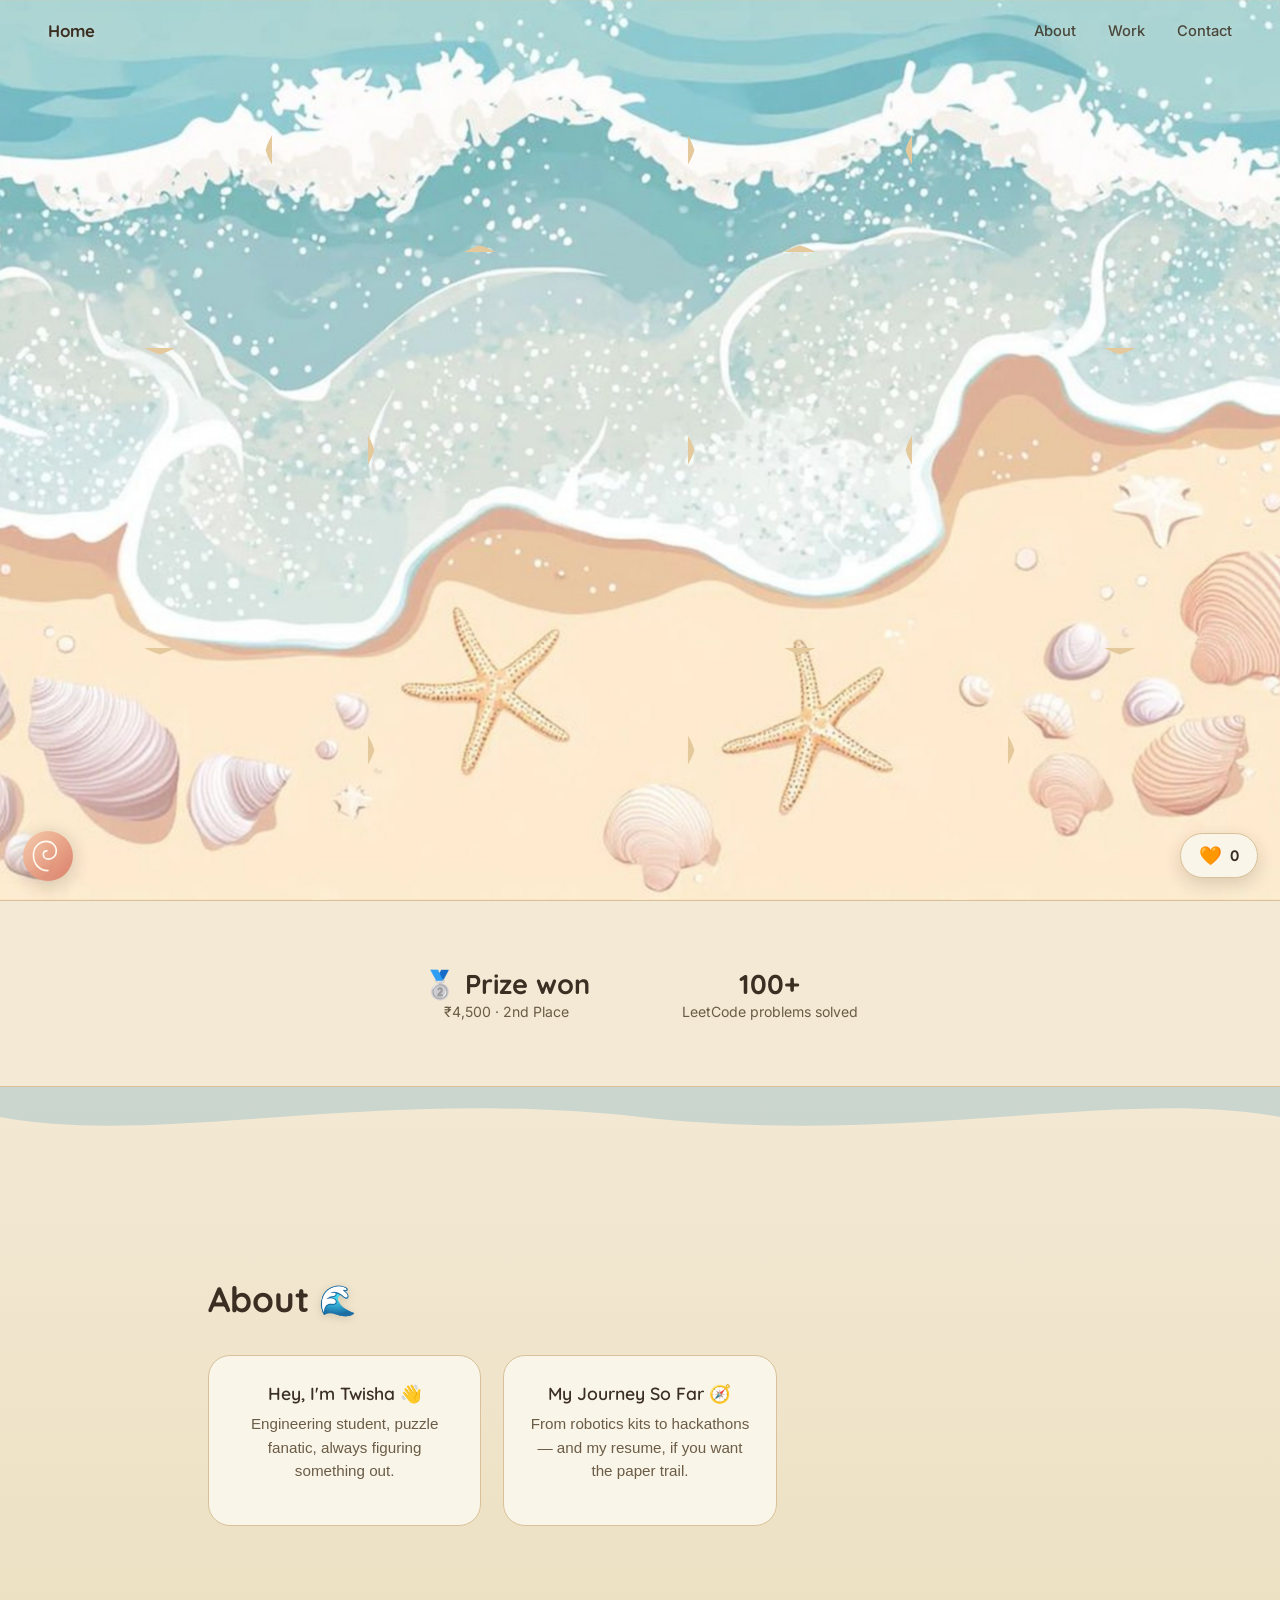
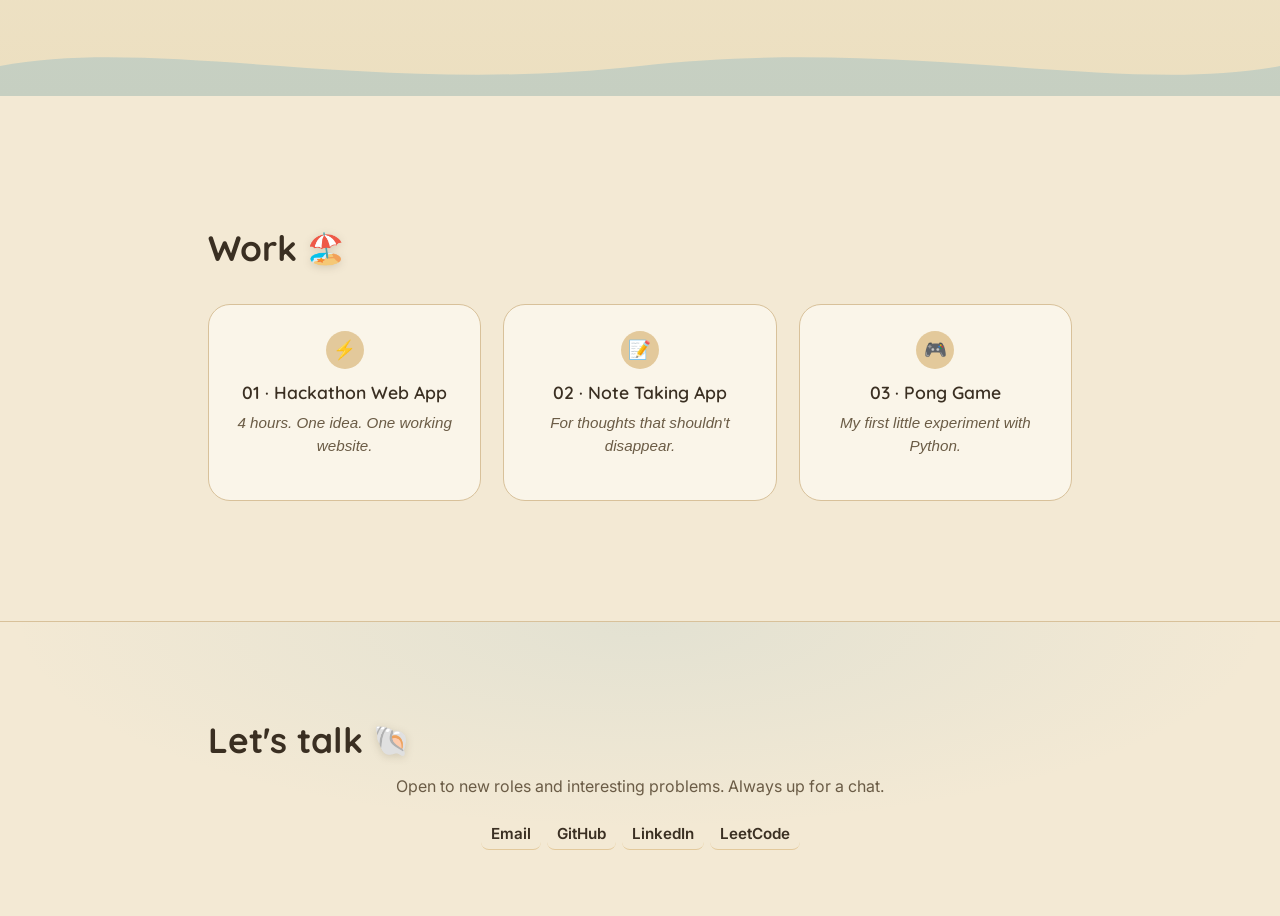
==== commit e301d143: "Refresh stats styling cache" ====
--- a/index.html
+++ b/index.html
@@ -7,7 +7,7 @@
 <link rel="preconnect" href="https://fonts.googleapis.com">
 <link rel="preconnect" href="https://fonts.gstatic.com" crossorigin>
 <link href="https://fonts.googleapis.com/css2?family=Quicksand:wght@500;600;700&family=Inter:wght@400;500;600&display=swap" rel="stylesheet">
-<link rel="stylesheet" href="css/style.css">
+<link rel="stylesheet" href="css/style.css?v=20260919-2">
 </head>
 <body>
 
--- a/css/style.css
+++ b/css/style.css
@@ -225,9 +225,9 @@
   transition:background 0.2s ease, box-shadow 0.2s ease, transform 0.2s ease;
 }
 .stat:hover{
-  background:transparent;
-  box-shadow:none;
-  transform:none;
+  background:rgba(217,122,99,0.10);
+  box-shadow:0 10px 22px rgba(217,122,99,0.22);
+  transform:translateY(-2px);
 }
 .stat a{ text-decoration:none; color:inherit; display:block; }
 .stat button.open-page{
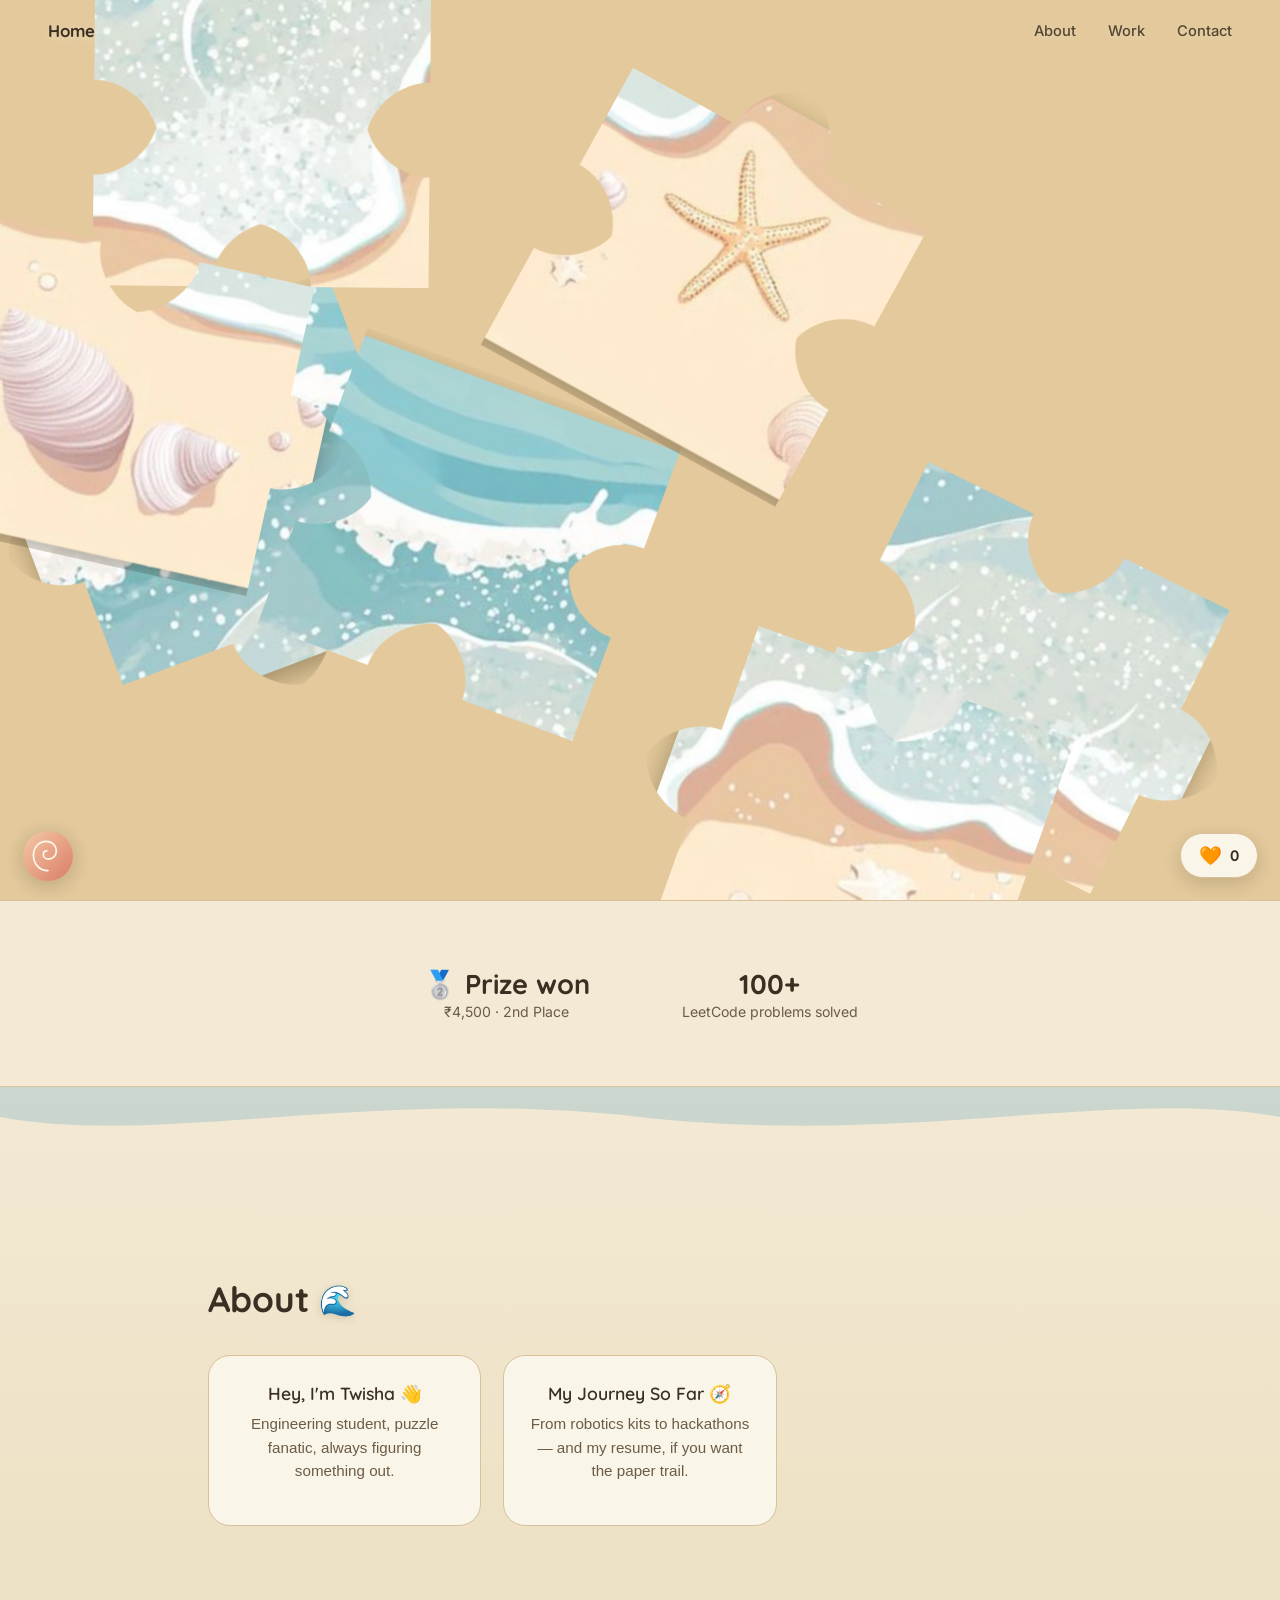
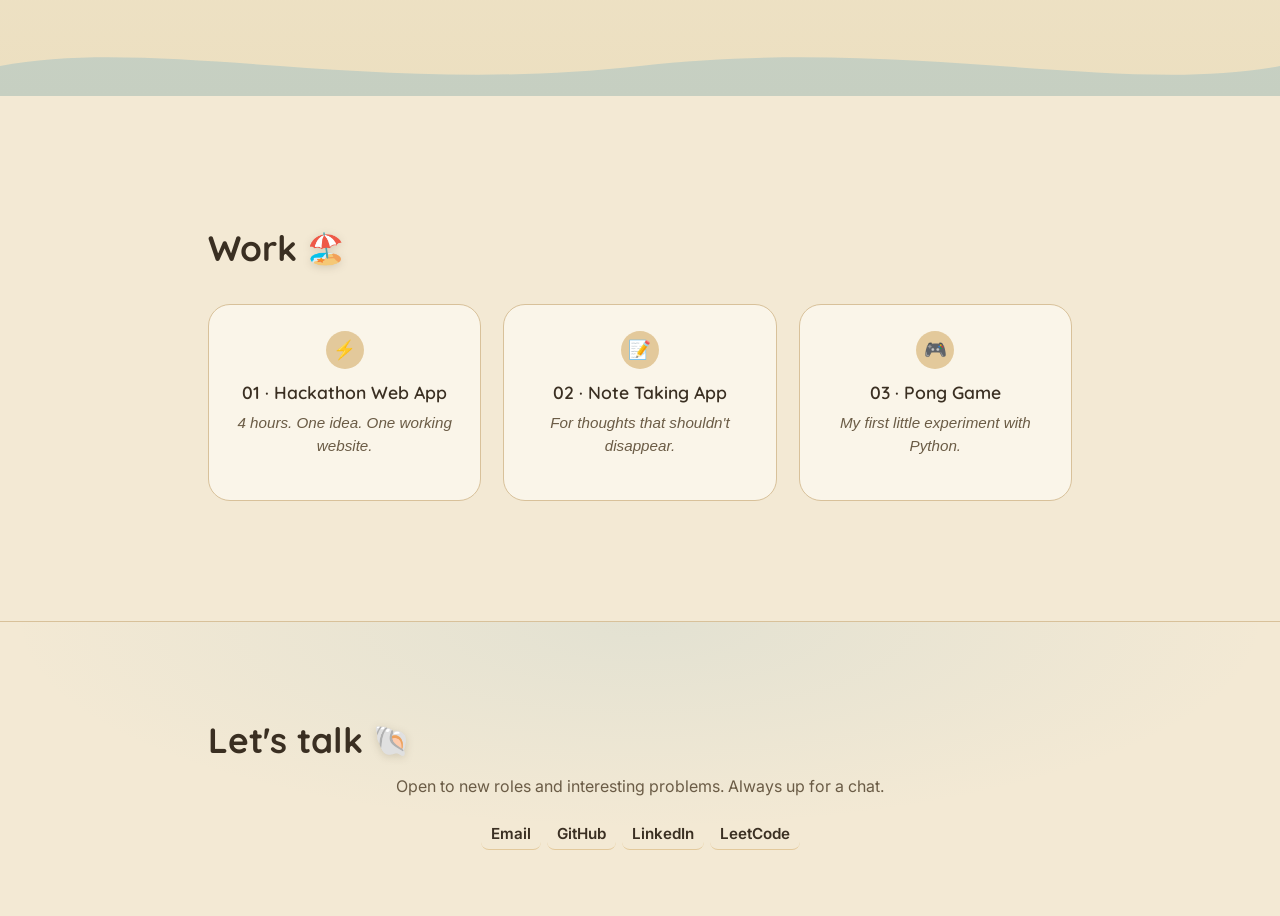
==== commit 63c1eaa6: "Use shared free like counter" ====
--- a/index.html
+++ b/index.html
@@ -285,6 +285,6 @@
 
 <script src="js/puzzle.js?v=20260919-1"></script>
 <script src="js/nav.js?v=20260919-1"></script>
-<script src="js/interactions.js?v=20260919-1"></script>
+<script src="js/interactions.js?v=20260919-3"></script>
 </body>
 </html>
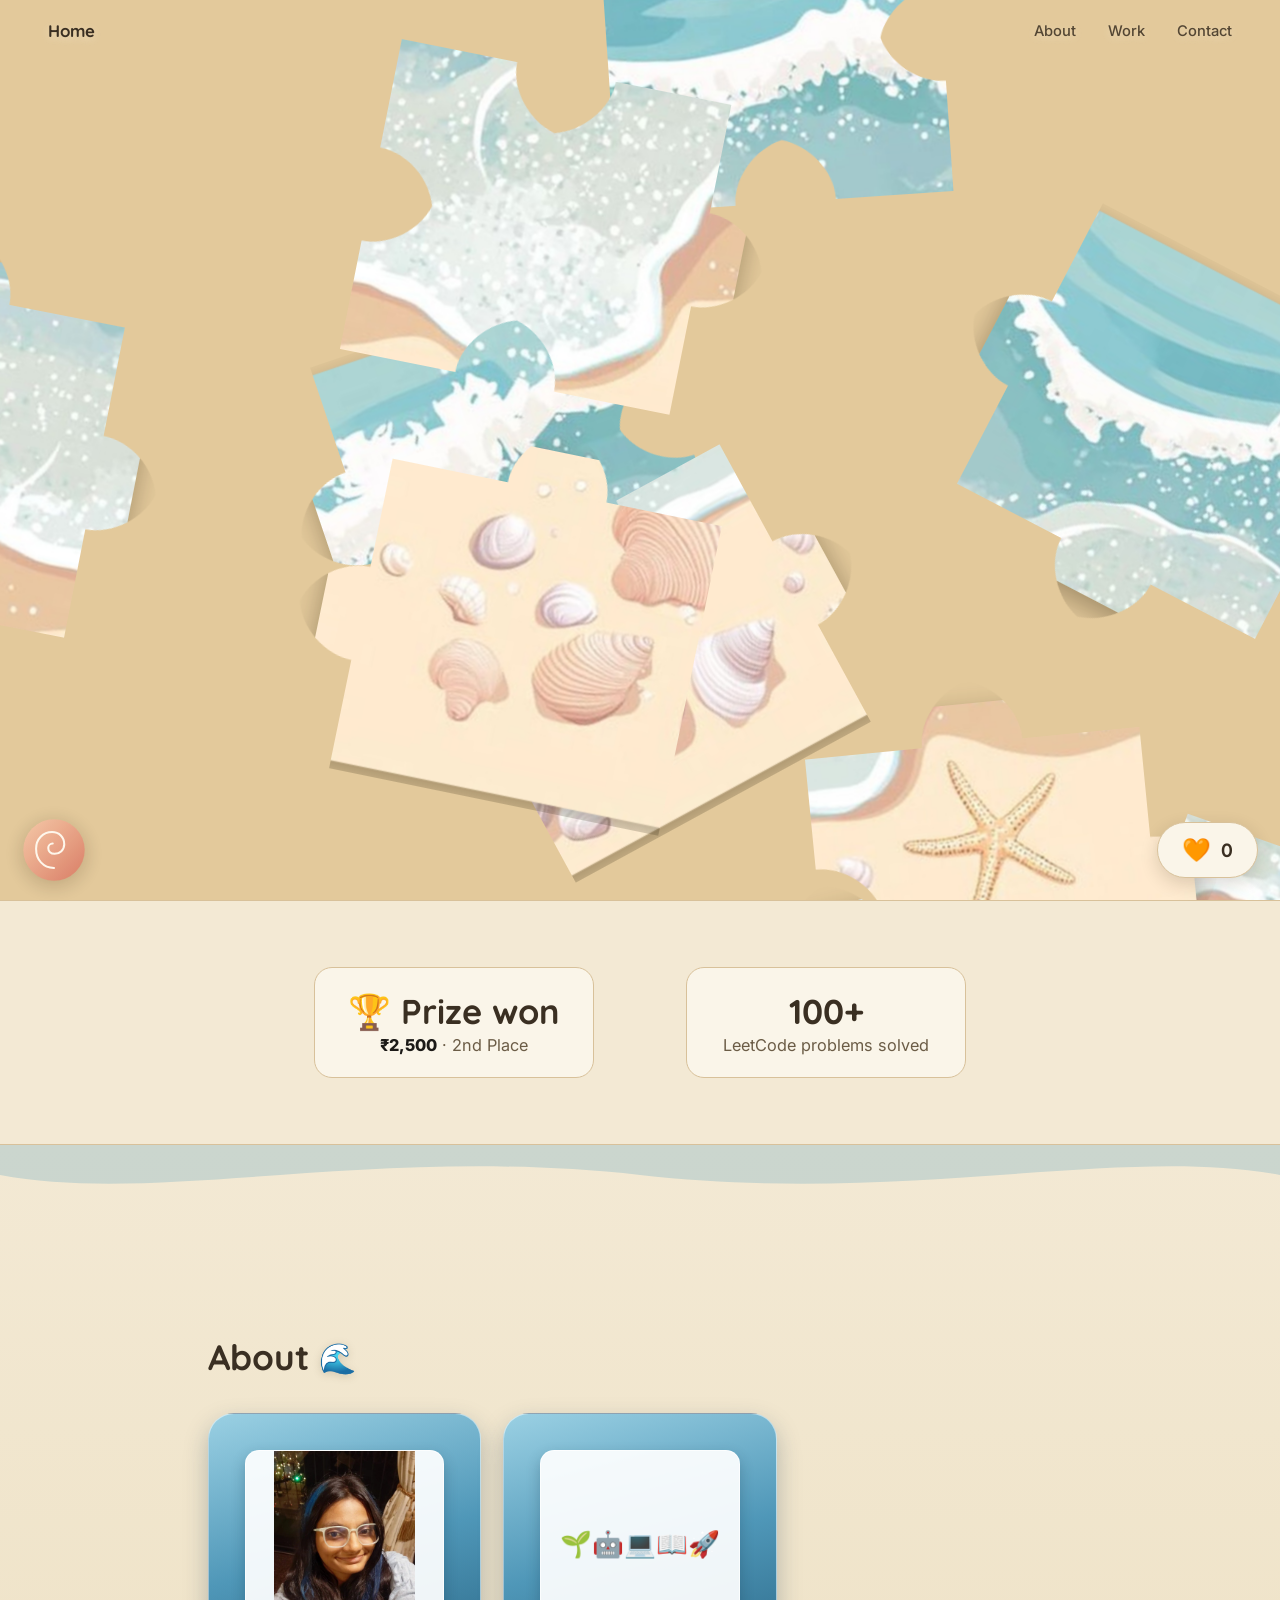
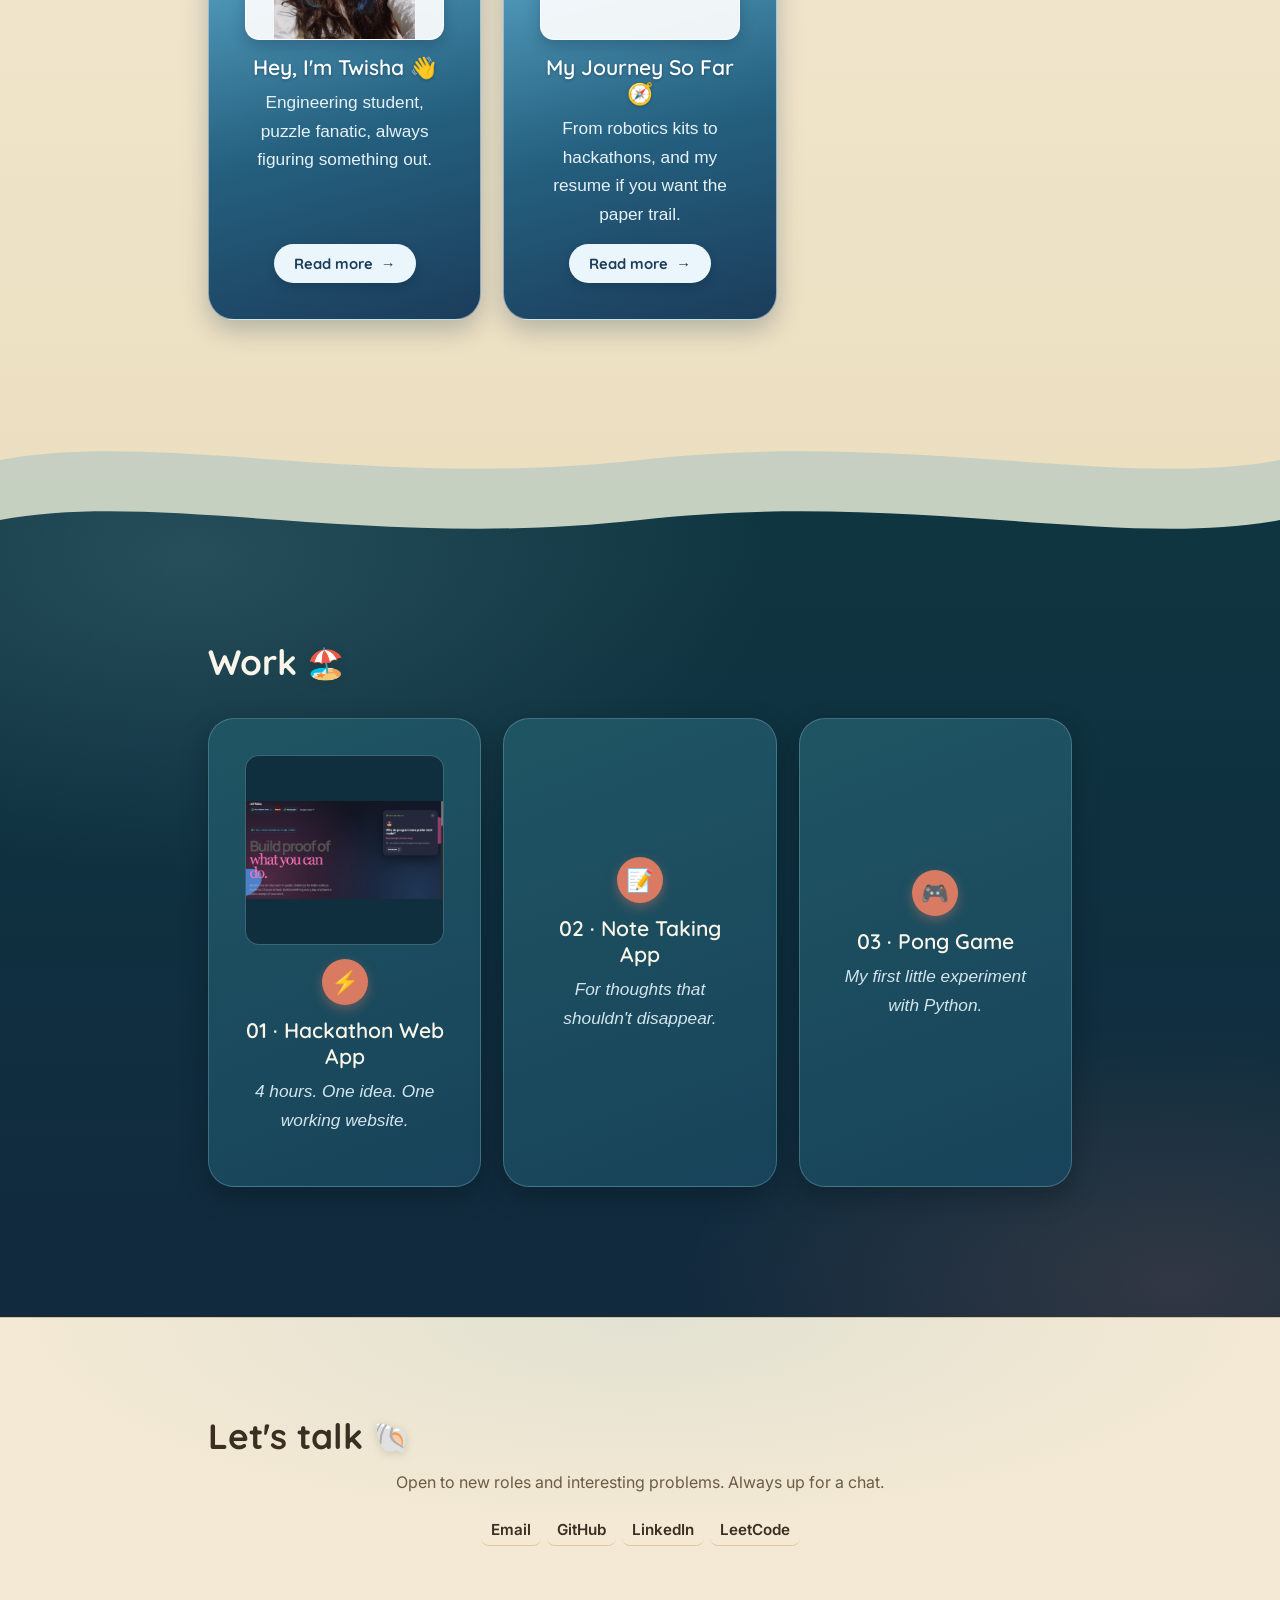
==== commit b858858c: "Publish updated portfolio" ====
--- a/index.html
+++ b/index.html
@@ -7,7 +7,7 @@
 <link rel="preconnect" href="https://fonts.googleapis.com">
 <link rel="preconnect" href="https://fonts.gstatic.com" crossorigin>
 <link href="https://fonts.googleapis.com/css2?family=Quicksand:wght@500;600;700&family=Inter:wght@400;500;600&display=swap" rel="stylesheet">
-<link rel="stylesheet" href="css/style.css?v=20260919-2">
+<link rel="stylesheet" href="css/style.css">
 </head>
 <body>
 
@@ -33,13 +33,13 @@
   <section class="stats">
     <div class="wrap">
       <div class="stat">
-        <button class="open-page" type="button" data-template="tmpl-prize" data-title="Press Files — 2nd Place">
-          <div class="num">🥈 Prize won</div>
-          <div class="label">₹4,500 · 2nd Place</div>
+        <button class="open-page stat-box" type="button" data-template="tmpl-prize" data-title="Press Files — 2nd Place">
+          <div class="num">🏆 Prize won</div>
+          <div class="label"><strong class="amount-black">₹2,500</strong> · 2nd Place</div>
         </button>
       </div>
       <div class="stat">
-        <a href="https://leetcode.com/u/Ctrl_Alt_Twisha/" target="_blank" rel="noopener">
+        <a class="stat-box" href="https://leetcode.com/u/Ctrl_Alt_Twisha/" target="_blank" rel="noopener">
           <div class="num">100+</div>
           <div class="label">LeetCode problems solved</div>
         </a>
@@ -55,12 +55,16 @@
       <h2>About <span class="h2-deco">🌊</span></h2>
       <div class="cards">
         <button class="card open-page" type="button" data-template="tmpl-about" data-title="Hey, I'm Twisha 👋">
+          <img class="card-thumb" src="assets/about-photo.jpg" alt="" aria-hidden="true">
           <h3>Hey, I'm Twisha 👋</h3>
           <p>Engineering student, puzzle fanatic, always figuring something out.</p>
+          <span class="card-cta">Read more <span class="arrow">→</span></span>
         </button>
         <button class="card open-page" type="button" data-template="tmpl-journey" data-title="My Journey So Far 🧭">
+          <div class="card-thumb card-thumb-emoji" aria-hidden="true"><span>🌱</span><span>🤖</span><span>💻</span><span>📖</span><span>🚀</span></div>
           <h3>My Journey So Far 🧭</h3>
-          <p>From robotics kits to hackathons — and my resume, if you want the paper trail.</p>
+          <p>From robotics kits to hackathons, and my resume if you want the paper trail.</p>
+          <span class="card-cta">Read more <span class="arrow">→</span></span>
         </button>
       </div>
     </div>
@@ -74,6 +78,7 @@
       <h2>Work <span class="h2-deco">🏖️</span></h2>
       <div class="cards">
         <button class="card project-card open-page" type="button" data-template="tmpl-project1" data-title="01 · Hackathon Web App">
+          <img class="card-thumb" src="assets/work1-top.png" alt="" aria-hidden="true">
           <span class="card-icon">⚡</span>
           <h3>01 · Hackathon Web App</h3>
           <p><em>4 hours. One idea. One working website.</em></p>
@@ -121,13 +126,17 @@
 
 <!-- Real About content, kept out of the flow until opened -->
 <template id="tmpl-about">
+  <div class="photo-frame about-photo-frame">
+    <span class="photo-tape" aria-hidden="true"></span>
+    <img src="assets/about-photo.jpg" alt="Twisha smiling, wearing glasses" class="prize-photo">
+  </div>
   <p class="modal-tag">🌊 Engineering student · Puzzle fanatic</p>
   <p>I'm an engineering student who loves <strong>AI</strong>, <strong>coding</strong>, and <strong>designing</strong>, and solving problems that make me think differently.</p>
   <p>Right now, I'm exploring <em>UI/UX</em> and <em>web development</em>, learning how to turn ideas into webpages that aren't just functional, but actually feel good to use. I love experimenting with different ideas, designs, and technologies. If there's something new to try, I'm probably going to try it.</p>
   <p>I'm also the kind of person who enjoys a challenge. My friends would describe me as <strong><em>empathetic</em></strong>, <strong><em>fearless</em></strong>, and a <strong><em>challenge taker</em></strong>. When something gets difficult, my first thought is usually, "Okay, how do I solve this?" I like figuring things out, researching, trying again, and not giving up until I understand what went wrong.</p>
   <p>When I'm away from my screen, you'll probably find me with a puzzle or a book. I'm a huge <em>puzzle fanatic</em>, I love the feeling of connecting little pieces until everything finally clicks. Reading is another thing I genuinely love, and getting lost in a good book is one of my favourite ways to spend time.</p>
   <p>I'm still exploring where technology will take me, but for now, I'm enjoying the journey of learning, designing, experimenting, solving, and building things along the way.</p>
-  <p class="signoff"><strong><em>Curious by nature. Fearless by choice. Always figuring things out.</em></strong></p>
+  <p class="signoff"><strong><em>"Life is a conundrum of esoterica."</em></strong><br><span class="signoff-author">— Christian Stovitz</span></p>
   <div class="modal-tail" aria-hidden="true">
     <div class="tail-wave">
       <svg viewBox="0 0 1200 60" preserveAspectRatio="none"><path d="M0,30 C150,60 350,0 600,30 C850,60 1050,0 1200,30 L1200,60 L0,60 Z"></path></svg>
@@ -143,42 +152,51 @@
       <span class="journey-icon">🌱</span>
       <div>
         <h3>Where It Started</h3>
-        <p>Before engineering, I was a fairly studious kid who loved having something new to learn. I was Head Girl at school, enjoyed writing, and spent a lot of my free time reading. I was also drawn to robotics from an early age, which became one of my first experiences with building things.</p>
+        <div class="photo-frame journey-photo-frame">
+          <span class="photo-tape" aria-hidden="true"></span>
+          <img src="assets/school-photo.jpg" alt="Savitridevi Hariram Agarwal International School building" class="prize-photo">
+          <span class="journey-photo-caption">The school where it all started</span>
+        </div>
+        <p>Before engineering, I was a fairly studious kid who loved having something new to learn. I was <strong>Head Girl</strong> at school, enjoyed writing, and spent a lot of my free time reading. I was also drawn to <strong>robotics</strong> from an early age, which became one of my first experiences with building things.</p>
       </div>
     </div>
     <div class="journey-item">
       <span class="journey-icon">🤖</span>
       <div>
         <h3>Learning by Building</h3>
-        <p>I started learning robotics around 6th or 7th grade and spent the next few years building different projects. I made a basketball counter that counted successful shots, experimented with line following robots, and built a small ATM style door that could be unlocked by entering the correct code.</p>
-        <p>Those projects introduced me to something that has stayed with me ever since: the satisfaction of turning an idea into something that actually works.</p>
+        <p>I started learning robotics around 6th or 7th grade and spent the next few years building different projects. I made a <strong>basketball counter</strong> that counted successful shots, experimented with <strong>line following robots</strong>, and built a small <strong>ATM style door</strong> that could be unlocked by entering the correct code.</p>
+        <p>Those projects introduced me to something that has stayed with me ever since: <strong>the satisfaction of turning an idea into something that actually works.</strong></p>
       </div>
     </div>
     <div class="journey-item">
       <span class="journey-icon">💻</span>
       <div>
         <h3>Exploring Technology</h3>
-        <p>That curiosity eventually led me to Computer Engineering and cybersecurity at DJSCE. College has given me the opportunity to explore programming, web development, competitions, hackathons, and projects that constantly push me beyond what I already know.</p>
-        <p>Everything I build pushes me outside my comfort zone. Maybe that's why I love it. There is always something new to figure out, something that doesn't work the first time, or a skill I haven't learned yet.</p>
+        <p>That curiosity eventually led me to <strong>Computer Engineering and cybersecurity</strong> at DJSCE. College has given me the opportunity to explore programming, web development, competitions, hackathons, and projects that constantly push me beyond what I already know.</p>
+        <p>Everything I build pushes me outside my comfort zone. Maybe that's why I love it. There is always <strong>something new to figure out</strong>, something that doesn't work the first time, or a skill I haven't learned yet.</p>
       </div>
     </div>
     <div class="journey-item">
       <span class="journey-icon">📖</span>
       <div>
         <h3>Beyond Technology</h3>
-        <p>Technology is only one part of what interests me. I've always loved writing and reading, and I'm almost never too far away from a book. I also enjoy experiences that let me work with people, take on unfamiliar challenges, and explore interests outside my usual space.</p>
+        <p>Technology is only one part of what interests me. I've always loved <strong>writing and reading</strong>, and I'm almost never too far away from a book. I also enjoy experiences that let me <strong>work with people</strong>, take on unfamiliar challenges, and explore interests outside my usual space.</p>
       </div>
     </div>
     <div class="journey-item">
       <span class="journey-icon">🚀</span>
       <div>
         <h3>Looking Ahead</h3>
-        <p>Two years from now, I hope this section feels a little outdated. I want to keep learning, build things that genuinely excite me, explore areas I haven't discovered yet, and become a more confident version of myself along the way.</p>
-        <p>I'm not trying to have everything figured out. I'm trying to keep growing into someone I haven't been before.</p>
-      </div>
-    </div>
-  </div>
-  <a class="resume-btn" href="assets/Twisha-Mehta-Resume.pdf" target="_blank" rel="noopener" download="Twisha-Mehta-Resume.pdf">📄 Download Resume</a>
+        <p>Two years from now, I hope this section feels a little outdated. I want to <strong>keep learning</strong>, build things that genuinely excite me, explore areas I haven't discovered yet, and become a more confident version of myself along the way.</p>
+        <p>I'm not trying to have everything figured out. I'm trying to <strong>keep growing</strong> into someone I haven't been before.</p>
+      </div>
+    </div>
+  </div>
+  <p class="signoff"><strong><em>"The world is full of obvious things which nobody by any chance ever observes."</em></strong><br><span class="signoff-author">— Arthur Conan Doyle</span></p>
+  <div class="resume-actions">
+    <a class="resume-btn" href="assets/Twisha-Mehta-Resume.pdf" target="_blank" rel="noopener">View Resume</a>
+    <a class="resume-btn" href="assets/Twisha-Mehta-Resume.pdf" download="Twisha-Mehta-Resume.pdf">Download Resume</a>
+  </div>
   <div class="modal-tail" aria-hidden="true">
     <div class="tail-wave">
       <svg viewBox="0 0 1200 60" preserveAspectRatio="none"><path d="M0,30 C150,60 350,0 600,30 C850,60 1050,0 1200,30 L1200,60 L0,60 Z"></path></svg>
@@ -189,10 +207,19 @@
 
 <!-- Project pages -->
 <template id="tmpl-project1">
+  <div class="photo-frame">
+    <span class="photo-tape" aria-hidden="true"></span>
+    <img src="assets/work1-top.png" alt="ABTalks landing page with a daily code check-in joke popup" class="prize-photo">
+  </div>
+  <div class="photo-frame">
+    <span class="photo-tape" aria-hidden="true"></span>
+    <img src="assets/work1-bottom.png" alt="ABTalks builder profile page for Twisha Mehta showing streak, progress, and standing" class="prize-photo">
+  </div>
   <p class="tagline"><em>4 hours. One idea. One working website.</em></p>
   <p class="modal-tag">⚡ Hackathon Build · 4 Hours</p>
-  <p>What started as a hackathon challenge turned into a fully functional web application that I built in just 4 hours with the help of AI. I took the idea from a blank page to a deployed website, figuring things out as I went and making decisions along the way.</p>
-  <p>I really enjoyed the fast paced part of it. There wasn't much time to overthink, so I had to build, test, change, and keep moving.</p>
+  <p>What started as a <strong>fast-paced hackathon challenge</strong> turned into a fully functional web application built in just <strong>4 hours</strong> with the help of AI. I took the concept from a blank page to a live, deployed site, making real-time design decisions, troubleshooting, and refining as I went.</p>
+  <p>The goal was to create a <strong>student-centric builder profile for AB Talks</strong> that tracks consistency and daily momentum. The resulting platform highlights <strong>active streak counts and total days worked</strong>, turning daily discipline into a visual showcase of progress.</p>
+  <p>I really enjoyed the speed of the challenge. With no time to overthink, it was all about <strong>rapid execution</strong>: building, testing, changing, and keeping the momentum going from start to finish.</p>
   <div class="built-with">
     <span class="built-label">Built with</span>
     <div class="skills"><span>Web Development</span><span>AI</span><span>Deployment</span></div>
@@ -216,7 +243,7 @@
     <div class="skills"><span>HTML</span><span>CSS</span><span>JavaScript</span><span>Local Storage</span></div>
   </div>
   <p class="project-badge">📝 simple idea, useful little app</p>
-  <a class="project-live-link" href="https://github.com/Ctrl-Alt-Twisha/Note-Taking-App" target="_blank" rel="noopener">View on GitHub →</a>
+  <a class="project-live-link" href="https://ctrl-alt-twisha.github.io/Note-Taking-App/" target="_blank" rel="noopener">View live project →</a>
   <div class="modal-tail" aria-hidden="true">
     <div class="tail-wave">
       <svg viewBox="0 0 1200 60" preserveAspectRatio="none"><path d="M0,30 C150,60 350,0 600,30 C850,60 1050,0 1200,30 L1200,60 L0,60 Z"></path></svg>
@@ -244,17 +271,24 @@
 </template>
 
 <template id="tmpl-prize">
-  <img src="assets/press-files.jpg" alt="Twisha and a fellow teammate holding their certificates and trophy at Invictus 2.0" class="prize-photo">
+  <div class="photo-frame">
+    <span class="photo-tape" aria-hidden="true"></span>
+    <img src="assets/press-files.jpg" alt="Twisha and a fellow teammate holding their certificates and trophy at Invictus 2.0" class="prize-photo">
+  </div>
   <p class="modal-tag">🥈 2nd Place · Press Files · Team of 2</p>
-  <p>A fellow teammate and I participated in Press Files, a journalism and investigation challenge focused on observation, problem solving, and deduction. We entered with limited knowledge of what to expect, knowing only that the competition would involve uncovering and connecting clues.</p>
-  <p>The challenge required us to work through puzzles, riddles, and emoji based clues under time pressure. With only the top 12 teams progressing, we initially did not expect to advance, making it a particularly rewarding moment when we qualified for the next stage.</p>
-  <p>Throughout the competition, we relied on collaborative problem solving, careful observation, and constant discussion to work through the clues. We ultimately secured 2nd Place and received a prize of up to ₹4,500.</p>
-  <p>It was a valuable experience in working under pressure, approaching unfamiliar problems, and combining different perspectives to arrive at a solution. I was especially glad to share the experience with my teammate, who made the competition even more memorable.</p>
+  <p>A fellow teammate and I participated in <strong>Press Files</strong>, a journalism and investigation challenge focused on observation, problem solving, and deduction. We entered with limited knowledge of what to expect, knowing only that the competition would involve uncovering and connecting clues.</p>
+  <p>The challenge required us to work through puzzles, riddles, and emoji based clues under time pressure. With only the <strong>top 12 teams</strong> progressing, we initially did not expect to advance, making it a particularly rewarding moment when we <strong>qualified for the next stage</strong>.</p>
+  <p>Throughout the competition, we relied on collaborative problem solving, careful observation, and constant discussion to work through the clues. We ultimately secured <strong>2nd Place</strong> and received a prize of <strong class="amount-black">₹2,500</strong>.</p>
+  <p>It was a <strong>valuable experience</strong> in working under pressure, approaching unfamiliar problems, and combining different perspectives to arrive at a solution. I was especially glad to share the experience with my teammate, who made the competition even more memorable.</p>
   <div class="built-with">
     <span class="built-label">Highlights</span>
     <div class="skills"><span>🥈 2nd Place</span><span>👥 Team of 2</span><span>📰 Journalism &amp; Investigation</span></div>
   </div>
   <p class="project-badge">🥈 With a fellow teammate — investigation, problem solving, and teamwork.</p>
+  <div class="photo-frame">
+    <span class="photo-tape" aria-hidden="true"></span>
+    <img src="assets/prize-trophy.png" alt="DJSCE eXpress Invictus 2.0, 2nd Place trophy" class="prize-photo">
+  </div>
   <div class="modal-tail" aria-hidden="true">
     <div class="tail-wave">
       <svg viewBox="0 0 1200 60" preserveAspectRatio="none"><path d="M0,30 C150,60 350,0 600,30 C850,60 1050,0 1200,30 L1200,60 L0,60 Z"></path></svg>
@@ -269,8 +303,8 @@
   <span class="likes-count" id="likesCount">0</span>
 </button>
 
-<!-- Decorative beach touch: circular seashell badge — click it for a joke -->
-<button class="shell-deco" id="shellBtn" type="button" aria-label="Click the shell for a joke">
+<!-- Decorative beach touch: circular seashell badge — click it for a fun fact -->
+<button class="shell-deco" id="shellBtn" type="button" aria-label="Click the shell for a fun fact">
   <svg viewBox="0 0 100 100" xmlns="http://www.w3.org/2000/svg" aria-hidden="true">
     <circle cx="50" cy="50" r="48" fill="url(#shellGrad)"/>
     <path d="M50 78 C33 78 22 65 22 48 C22 33 33 22 47 22 C58 22 66 30 66 41 C66 50 59 56 51 56 C45 56 41 52 41 47 C41 43 44 40 48 40" fill="none" stroke="#fffaf0" stroke-width="3.2" stroke-linecap="round"/>
@@ -282,9 +316,10 @@
     </defs>
   </svg>
 </button>
+<span class="shell-tooltip" aria-hidden="true">Fun fact →</span>
 
 <script src="js/puzzle.js?v=20260919-1"></script>
 <script src="js/nav.js?v=20260919-1"></script>
-<script src="js/interactions.js?v=20260919-3"></script>
+<script src="js/interactions.js?v=20260919-1"></script>
 </body>
 </html>
--- a/css/style.css
+++ b/css/style.css
@@ -225,9 +225,9 @@
   transition:background 0.2s ease, box-shadow 0.2s ease, transform 0.2s ease;
 }
 .stat:hover{
-  background:rgba(217,122,99,0.10);
-  box-shadow:0 10px 22px rgba(217,122,99,0.22);
-  transform:translateY(-2px);
+  background:transparent;
+  box-shadow:none;
+  transform:none;
 }
 .stat a{ text-decoration:none; color:inherit; display:block; }
 .stat button.open-page{
@@ -257,11 +257,44 @@
   display:inline-flex;
   align-items:center;
   gap:6px;
+  text-decoration:none;
 }
 .stat .label{
   font-size:0.88rem;
   color:var(--ink-soft);
   margin-top:2px;
+}
+/* Prize / LeetCode "boxes" — a visible card so it reads as clickable,
+   with a warm hover glow instead of the old underline-on-hover. Bigger
+   size is desktop-only (see media query below); phones keep this base size. */
+.stat-box{
+  display:flex !important;
+  flex-direction:column;
+  align-items:center;
+  justify-content:center;
+  width:210px !important;
+  border-radius:18px !important;
+  border:1px solid var(--sand-line) !important;
+  background:var(--paper) !important;
+  padding:14px 22px !important;
+  text-decoration:none !important;
+  transition:box-shadow 0.25s ease, border-color 0.25s ease, transform 0.2s ease;
+}
+.stat-box:hover, .stat-box:focus-visible{
+  border-color:var(--coral);
+  box-shadow:0 0 0 1px rgba(217,122,99,0.35), 0 12px 26px rgba(217,122,99,0.25);
+  transform:translateY(-3px);
+}
+.stat-box:active{ transform:translateY(-1px); }
+.stat-box .num, .stat-box .label{ text-decoration:none !important; }
+.amount-black{
+  color:#1c1a17;
+  font-weight:800;
+}
+@media (min-width:861px){
+  .stat-box{ width:280px !important; padding:22px 36px !important; }
+  .stat-box .num{ font-size:2.15rem; white-space:nowrap; }
+  .stat-box .label{ font-size:1.02rem; }
 }
 
 section{ padding:88px 0; scroll-margin-top:34px; }
@@ -276,9 +309,104 @@
 /* A bit more room to scroll through, and a small gap so jumping here
    from the nav doesn't land flush against the header. */
 #work{
-  padding:130px 0 120px 0;
+  position:relative;
+  padding:150px 0 130px 0;
   scroll-margin-top:44px;
-}
+  /* Deep lagoon teal instead of flat navy: still dark, but with a soft
+     sea-glow up top and a faint sunset-coral glow low down so it feels
+     warm and inviting rather than heavy. */
+  background:
+    radial-gradient(ellipse 65% 55% at 15% 8%, rgba(127,179,196,0.20), transparent 70%),
+    radial-gradient(ellipse 55% 45% at 92% 96%, rgba(217,122,99,0.16), transparent 70%),
+    linear-gradient(180deg, #0f3640 0%, #0f2f3f 55%, #122a3d 100%);
+}
+/* Shoreline: the sandy-grey wave at the bottom of About flows into the
+   dark water here, so there's no hard cut between the two sections. */
+#work::before{
+  content:'';
+  position:absolute; top:0; left:0; right:0; height:60px;
+  background:url("data:image/svg+xml,%3Csvg xmlns='http://www.w3.org/2000/svg' viewBox='0 0 1200 60' preserveAspectRatio='none'%3E%3Cpath fill='%23c6d0c1' d='M0,0 L1200,0 L1200,30 C1050,60 850,0 600,30 C350,60 150,0 0,30 Z'/%3E%3C/svg%3E") center top / 100% 100% no-repeat;
+  pointer-events:none;
+}
+#work h2{ color:var(--paper); }
+#work .card{
+  background:linear-gradient(160deg, #1f5563 0%, #18435a 100%);
+  border:1px solid rgba(127,179,196,0.38);
+  box-shadow:0 10px 26px rgba(4,16,24,0.35);
+}
+#work .card h3{ color:var(--paper); }
+#work .card p, #work .card p em{ color:#d3e5ec !important; }
+#work .card-thumb{ background:#0f2f3f; border-color:rgba(127,179,196,0.4); }
+#work .card-icon{ background:var(--coral); color:#fff; box-shadow:0 4px 12px rgba(217,122,99,0.4); }
+#work .card.open-page:hover,
+#work .card.open-page:focus-visible{
+  background:linear-gradient(160deg, #26697a 0%, #1d5470 100%);
+  border-color:#f0a08a;
+  box-shadow:0 0 0 1px rgba(240,160,138,0.55), 0 16px 34px rgba(217,122,99,0.30);
+  transform:translateY(-4px);
+  outline:none;
+}
+#work .project-card:hover .card-icon{ background:#f0a08a; }
+#work .card a{ color:var(--paper); border-bottom-color:var(--sea); }
+
+/* ---------- About cards: light blue → deep blue so they read as buttons ---------- */
+#about .card.open-page{
+  display:flex;
+  flex-direction:column;
+  align-items:stretch;
+  background:linear-gradient(165deg, #9ad0e3 0%, #4f97b8 30%, #25607f 62%, #1b3d5b 100%);
+  border:1px solid rgba(255,255,255,0.5);
+  box-shadow:0 10px 24px rgba(29,58,84,0.28);
+}
+#about .card h3{ color:#fff; text-shadow:0 1px 3px rgba(10,30,50,0.35); }
+#about .card p, #about .card p em{ color:#e6f2f7 !important; }
+#about .card-thumb{
+  background:rgba(255,255,255,0.92);
+  border-color:rgba(255,255,255,0.75);
+  box-shadow:0 6px 14px rgba(15,40,60,0.25);
+}
+/* Emoji strip standing in for a photo on the Journey card (mirrors the
+   five chapters inside it) so both cards have the same shape. */
+.card-thumb-emoji{
+  display:flex;
+  align-items:center;
+  justify-content:center;
+  flex-wrap:wrap;
+  align-content:center;
+  gap:8px 8px;
+  font-size:1.6rem;
+  line-height:1;
+}
+/* The "Read more" pill — an actual button-looking thing at the bottom of each card */
+.card-cta{
+  margin-top:auto;
+  align-self:center;
+  display:inline-flex;
+  align-items:center;
+  gap:8px;
+  font-family:'Quicksand',sans-serif;
+  font-weight:700;
+  font-size:0.92rem;
+  color:#1b3d5b;
+  background:#eaf6fb;
+  padding:10px 20px;
+  border-radius:999px;
+  box-shadow:0 4px 10px rgba(10,30,50,0.25);
+  transition:background 0.2s ease, transform 0.2s ease;
+}
+.card-cta .arrow{ display:inline-block; transition:transform 0.2s ease; }
+#about .card.open-page:hover,
+#about .card.open-page:focus-visible{
+  border-color:#dff2fa;
+  box-shadow:0 0 0 3px rgba(154,208,227,0.6), 0 18px 38px rgba(29,58,84,0.42);
+  transform:translateY(-4px);
+  filter:brightness(1.07);
+  outline:none;
+}
+#about .card.open-page:hover .card-cta,
+#about .card.open-page:focus-visible .card-cta{ background:#fff; }
+#about .card.open-page:hover .arrow,
+#about .card.open-page:focus-visible .arrow{ transform:translateX(5px); }
 
 /* ---------- Journey So Far (modal opened from an About card) ---------- */
 .modal .journey-timeline{
@@ -292,6 +420,7 @@
   gap:14px;
   align-items:flex-start;
 }
+.modal .journey-item > div{ overflow:auto; }
 .modal .journey-icon{
   flex:0 0 auto;
   display:inline-flex;
@@ -338,6 +467,12 @@
   color:var(--paper);
   transform:translateY(-2px);
 }
+.resume-actions{
+  display:flex;
+  flex-wrap:wrap;
+  gap:12px;
+  margin-top:6px;
+}
 /* Beachy wave dividers that frame the About section top/bottom */
 .wave-top, .wave-bottom{
   position:absolute; left:0; right:0; width:100%; height:60px; line-height:0;
@@ -393,6 +528,19 @@
   background:var(--sand-deep);
   font-size:1.15rem;
   margin-bottom:12px;
+}
+/* Mini preview thumbnail — the same photo used at the top of the full page,
+   shrunk down so the card hints at what's inside before you open it. */
+.card-thumb{
+  display:block;
+  width:100%;
+  height:190px;
+  object-fit:contain;
+  object-position:center;
+  background:var(--paper);
+  border-radius:14px;
+  border:1px solid var(--sand-line);
+  margin-bottom:14px;
 }
 .card a{
   font-size:0.9rem;
@@ -507,6 +655,14 @@
 .modal .signoff{
   color:var(--ink);
   margin-top:28px;
+}
+.modal .signoff-author{
+  display:inline-block;
+  margin-top:8px;
+  font-style:normal;
+  font-weight:600;
+  font-size:0.92em;
+  color:var(--ink-soft);
 }
 .modal .tagline{
   font-size:1.2rem;
@@ -552,13 +708,82 @@
   padding:7px 16px;
   border-radius:10px;
 }
+.modal .photo-frame{
+  position:relative;
+  display:inline-block;
+  background:var(--paper);
+  padding:12px 12px 22px 12px;
+  border:1px solid var(--sand-line);
+  border-radius:8px;
+  box-shadow:0 16px 32px rgba(40,28,10,0.24);
+  transform:rotate(-3.5deg);
+  transition:transform 0.3s ease, box-shadow 0.3s ease;
+  margin:2px 0 26px 0;
+}
+.modal .photo-frame:hover{
+  transform:rotate(0deg) translateY(-2px);
+  box-shadow:0 20px 38px rgba(40,28,10,0.28);
+}
+.modal .photo-tape{
+  position:absolute;
+  top:-14px;
+  left:50%;
+  width:92px;
+  height:28px;
+  transform:translateX(-50%) rotate(-3deg);
+  background:rgba(255,255,255,0.55);
+  border:1px solid rgba(255,255,255,0.7);
+  box-shadow:0 3px 8px rgba(40,28,10,0.18);
+}
 .modal .prize-photo{
   display:block;
   width:100%;
   max-width:480px;
-  border-radius:18px;
-  margin:2px 0 26px 0;
-  box-shadow:0 14px 30px rgba(40,28,10,0.2);
+  border-radius:4px;
+  margin:0;
+  box-shadow:none;
+}
+/* "Hey, I'm Twisha" page: photo docked to the right, smaller, with the
+   copy flowing to its left instead of stacking on top. */
+.modal .about-photo-frame{
+  float:right;
+  width:180px;
+  max-width:40%;
+  margin:0 0 18px 22px;
+}
+.modal .about-photo-frame .prize-photo{
+  max-width:100%;
+}
+.modal .signoff{ clear:both; }
+@media (max-width:640px){
+  .modal .about-photo-frame{
+    float:none;
+    width:150px;
+    max-width:60%;
+    margin:0 auto 20px auto;
+  }
+}
+
+/* Small captioned photo used inside the Journey timeline */
+.journey-photo-frame{
+  float:right;
+  width:170px;
+  max-width:45%;
+  margin:2px 0 14px 18px;
+}
+.journey-photo-frame .prize-photo{ max-width:100%; }
+.journey-photo-caption{
+  display:block;
+  text-align:center;
+  font-family:'Quicksand',sans-serif;
+  font-weight:600;
+  font-size:0.78rem;
+  color:var(--ink-soft);
+  margin-top:6px;
+  font-style:italic;
+}
+@media (max-width:640px){
+  .journey-photo-frame{ float:none; width:160px; max-width:65%; margin:10px auto 14px auto; }
 }
 .modal .project-live-link{
   display:inline-block;
@@ -609,11 +834,11 @@
   z-index:60;
   display:flex;
   align-items:center;
-  gap:8px;
+  gap:10px;
   background:var(--paper);
   border:1px solid var(--sand-line);
   border-radius:999px;
-  padding:10px 18px;
+  padding:13px 24px;
   cursor:pointer;
   box-shadow:0 6px 18px rgba(40,28,10,0.16);
   transition:transform 0.15s ease, background 0.15s ease;
@@ -621,12 +846,12 @@
 }
 .likes:hover{ transform:translateY(-2px); background:var(--sand-deep); }
 .likes:active{ transform:translateY(0) scale(0.96); }
-.likes-heart{ font-size:1.15rem; transition:transform 0.25s ease; }
+.likes-heart{ font-size:1.45rem; transition:transform 0.25s ease; }
 .likes.bump .likes-heart{ transform:scale(1.35); }
 .likes-count{
   font-family:'Quicksand',sans-serif;
   font-weight:700;
-  font-size:0.95rem;
+  font-size:1.2rem;
   color:var(--ink);
 }
 
@@ -636,23 +861,78 @@
   left:22px;
   bottom:18px;
   z-index:70; /* keep the joke control clickable above the overlay and nav */
-  width:52px;
-  height:52px;
+  width:64px;
+  height:64px;
   opacity:0.95;
   cursor:pointer;
   background:none;
   border:none;
+  border-radius:50%;
   padding:0;
   filter:drop-shadow(0 4px 10px rgba(40,28,10,0.22));
-  transition:filter 0.2s ease, opacity 0.2s ease;
+  transition:filter 0.25s ease, opacity 0.2s ease, box-shadow 0.25s ease, transform 0.2s ease;
 }
 .shell-deco svg{ pointer-events:none; }
 .shell-deco:hover, .shell-deco:focus-visible{
   opacity:1;
-  filter:drop-shadow(0 6px 16px rgba(217,122,99,0.5));
+  transform:translateY(-2px);
+  filter:drop-shadow(0 6px 16px rgba(217,122,99,0.45));
+  box-shadow:0 0 0 8px rgba(217,122,99,0.22), 0 0 26px 6px rgba(217,122,99,0.35);
 }
 .shell-deco:active{ opacity:0.85; }
 .shell-deco svg{ width:100%; height:100%; display:block; }
+/* Attention nudge — bounces a handful of times, repeating every 15s until
+   the shell has actually been clicked/opened once, then stops for good. */
+@keyframes shellNudge{
+  0%, 100% { transform:translateY(0); }
+  50% { transform:translateY(-14px); }
+}
+.shell-deco.nudge{
+  animation:shellNudge 0.35s ease-in-out 10;
+}
+/* Small pill tooltip that appears above the shell on hover/focus, so it
+   reads as clickable before anyone actually clicks it. */
+.shell-tooltip{
+  position:fixed;
+  left:22px;
+  bottom:90px;
+  z-index:70;
+  background:var(--ink);
+  color:var(--paper);
+  font-family:'Inter',sans-serif;
+  font-weight:600;
+  font-size:0.82rem;
+  padding:7px 14px;
+  border-radius:999px;
+  white-space:nowrap;
+  opacity:0;
+  transform:translateY(6px);
+  pointer-events:none;
+  transition:opacity 0.18s ease, transform 0.18s ease;
+}
+.shell-tooltip::after{
+  content:'';
+  position:absolute;
+  left:22px;
+  bottom:-4px;
+  width:9px;
+  height:9px;
+  background:var(--ink);
+  transform:rotate(45deg);
+}
+.shell-deco:hover + .shell-tooltip,
+.shell-deco:focus-visible + .shell-tooltip{
+  opacity:1;
+  transform:translateY(0);
+}
+/* Hint shown inside the modal after a shell fact, nudging people to click
+   the shell again instead of leaving them to guess it cycles. */
+.modal .shell-hint{
+  margin-top:14px;
+  font-size:0.85rem;
+  font-style:italic;
+  color:var(--ink-soft);
+}
 
 /* ---------- Copy-email flag ---------- */
 .email-wrap{ position:relative; display:inline-flex; }
@@ -767,6 +1047,15 @@
   .journey-item{ flex-direction:column; gap:10px; }
 }
 
+/* Bigger boxes on laptop/desktop only for About, Journey and Work cards —
+   phone sizing above is untouched on purpose. */
+@media (min-width:861px){
+  .cards .card{ padding:36px; border-radius:26px; }
+  .cards .card h3{ font-size:1.32rem; }
+  .cards .card p, .cards .card p em{ font-size:1.08rem; line-height:1.65; }
+  .cards .card-icon{ width:46px; height:46px; font-size:1.4rem; }
+}
+
 @media (prefers-reduced-motion: reduce){
   .piece{ transition:none !important; }
   .hero-copy{ transition:opacity .4s ease !important; transform:none !important; }
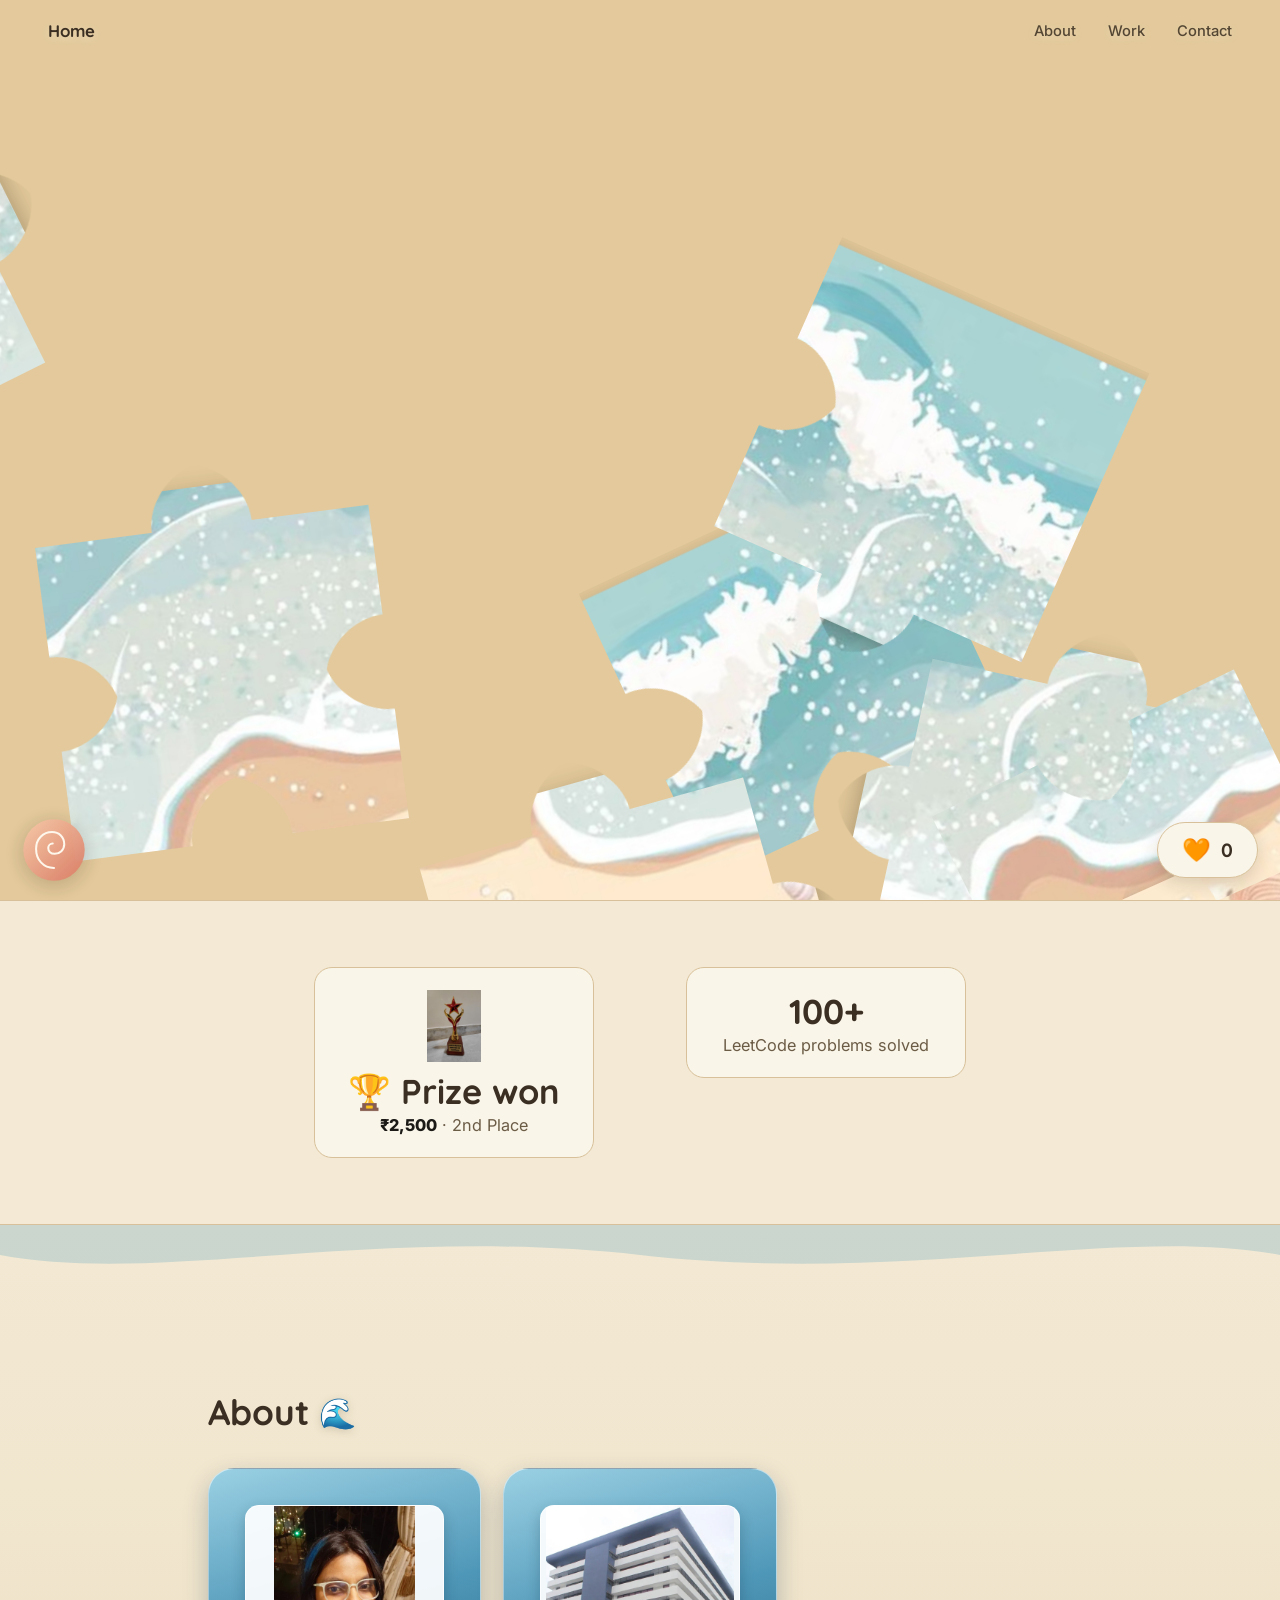
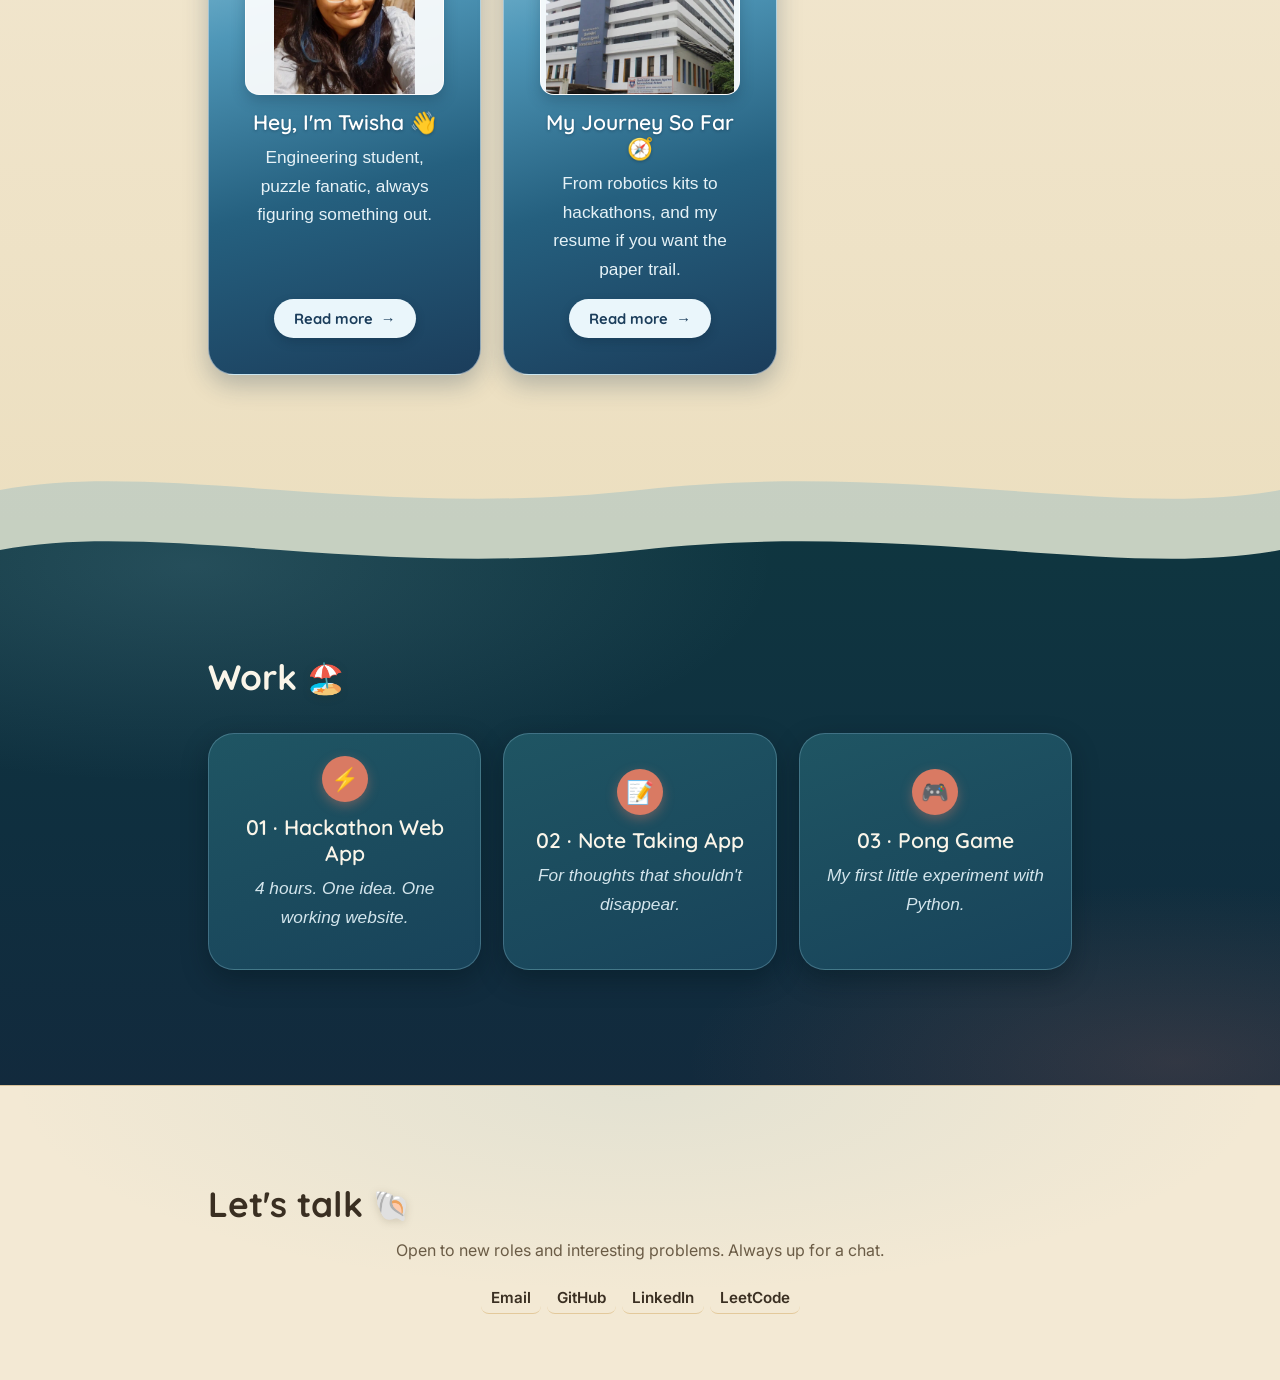
==== commit ea592cee: "Refine homepage and fix likes" ====
--- a/index.html
+++ b/index.html
@@ -34,6 +34,7 @@
     <div class="wrap">
       <div class="stat">
         <button class="open-page stat-box" type="button" data-template="tmpl-prize" data-title="Press Files — 2nd Place">
+          <img class="stat-thumb" src="assets/prize-trophy.png" alt="" aria-hidden="true">
           <div class="num">🏆 Prize won</div>
           <div class="label"><strong class="amount-black">₹2,500</strong> · 2nd Place</div>
         </button>
@@ -61,7 +62,7 @@
           <span class="card-cta">Read more <span class="arrow">→</span></span>
         </button>
         <button class="card open-page" type="button" data-template="tmpl-journey" data-title="My Journey So Far 🧭">
-          <div class="card-thumb card-thumb-emoji" aria-hidden="true"><span>🌱</span><span>🤖</span><span>💻</span><span>📖</span><span>🚀</span></div>
+          <img class="card-thumb" src="assets/school-photo.jpg" alt="" aria-hidden="true">
           <h3>My Journey So Far 🧭</h3>
           <p>From robotics kits to hackathons, and my resume if you want the paper trail.</p>
           <span class="card-cta">Read more <span class="arrow">→</span></span>
@@ -78,7 +79,6 @@
       <h2>Work <span class="h2-deco">🏖️</span></h2>
       <div class="cards">
         <button class="card project-card open-page" type="button" data-template="tmpl-project1" data-title="01 · Hackathon Web App">
-          <img class="card-thumb" src="assets/work1-top.png" alt="" aria-hidden="true">
           <span class="card-icon">⚡</span>
           <h3>01 · Hackathon Web App</h3>
           <p><em>4 hours. One idea. One working website.</em></p>
--- a/css/style.css
+++ b/css/style.css
@@ -249,6 +249,12 @@
   outline-offset:6px;
   border-radius:8px;
 }
+.stat-thumb{
+  width:86px;
+  height:72px;
+  object-fit:contain;
+  margin-bottom:8px;
+}
 .stat .num{
   font-family:'Quicksand',sans-serif;
   font-weight:700;
@@ -302,7 +308,7 @@
    so About doesn't feel like it starts the instant you stop scrolling. */
 #about{
   position:relative;
-  padding:190px 0 170px 0;
+  padding:165px 0 145px 0;
   background:linear-gradient(180deg, var(--sand) 0%, #ecdfc0 100%);
   overflow:hidden;
 }
@@ -310,7 +316,7 @@
    from the nav doesn't land flush against the header. */
 #work{
   position:relative;
-  padding:150px 0 130px 0;
+  padding:135px 0 115px 0;
   scroll-margin-top:44px;
   /* Deep lagoon teal instead of flat navy: still dark, but with a soft
      sea-glow up top and a faint sunset-coral glow low down so it feels
@@ -330,6 +336,7 @@
 }
 #work h2{ color:var(--paper); }
 #work .card{
+  padding:22px;
   background:linear-gradient(160deg, #1f5563 0%, #18435a 100%);
   border:1px solid rgba(127,179,196,0.38);
   box-shadow:0 10px 26px rgba(4,16,24,0.35);
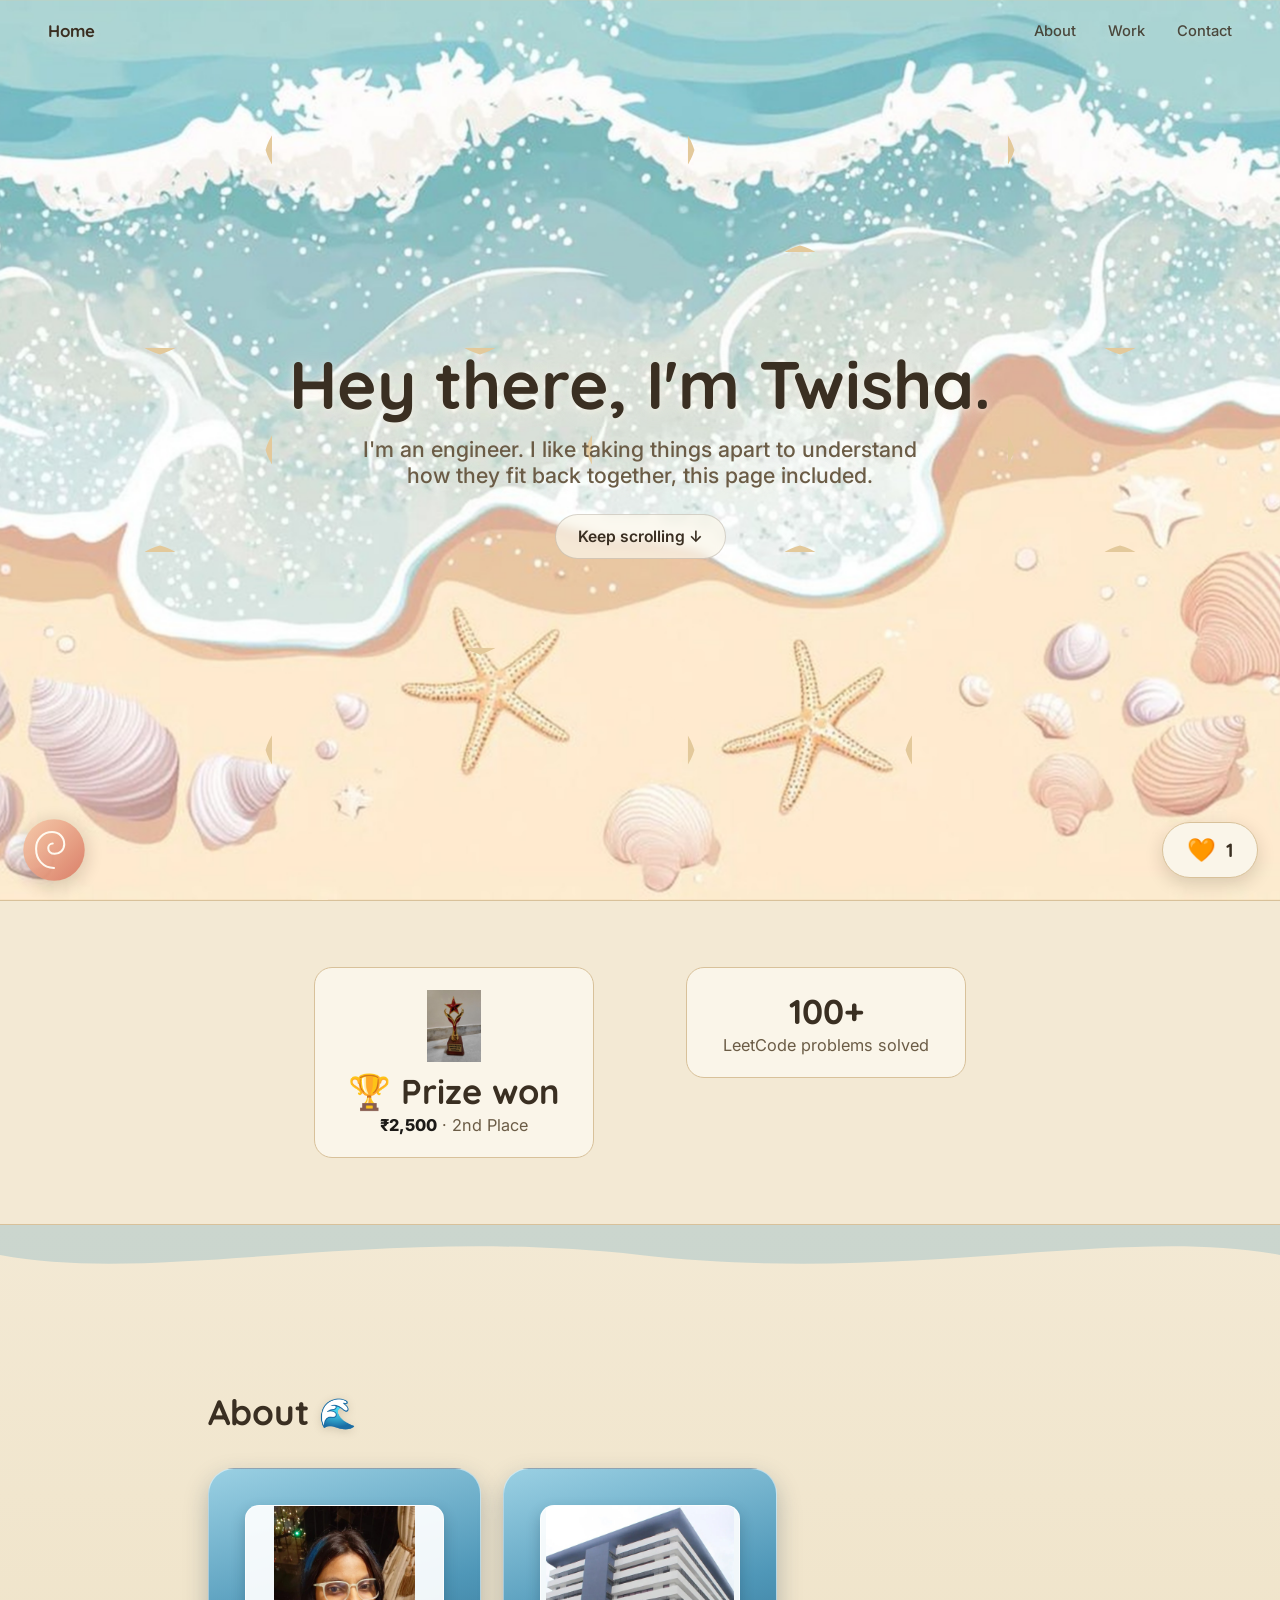
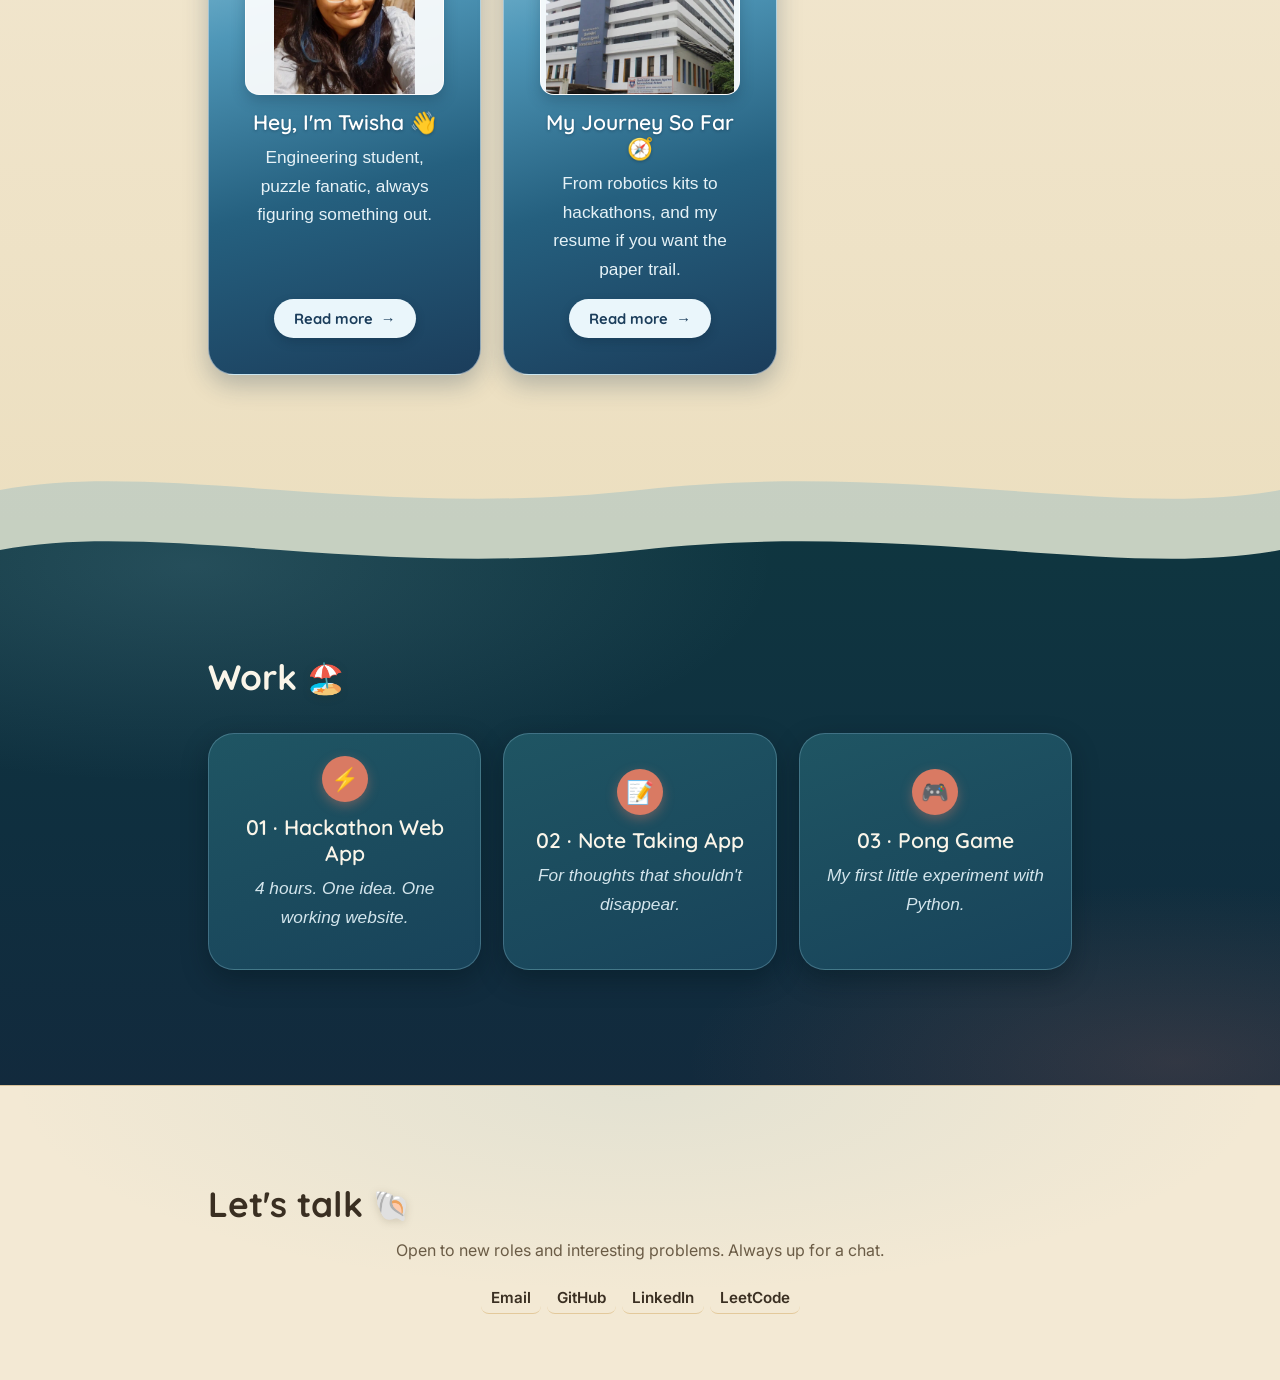
==== commit 206237f9: "Refresh live counter script" ====
--- a/index.html
+++ b/index.html
@@ -320,6 +320,6 @@
 
 <script src="js/puzzle.js?v=20260919-1"></script>
 <script src="js/nav.js?v=20260919-1"></script>
-<script src="js/interactions.js?v=20260919-1"></script>
+<script src="js/interactions.js?v=20260921-2"></script>
 </body>
 </html>
